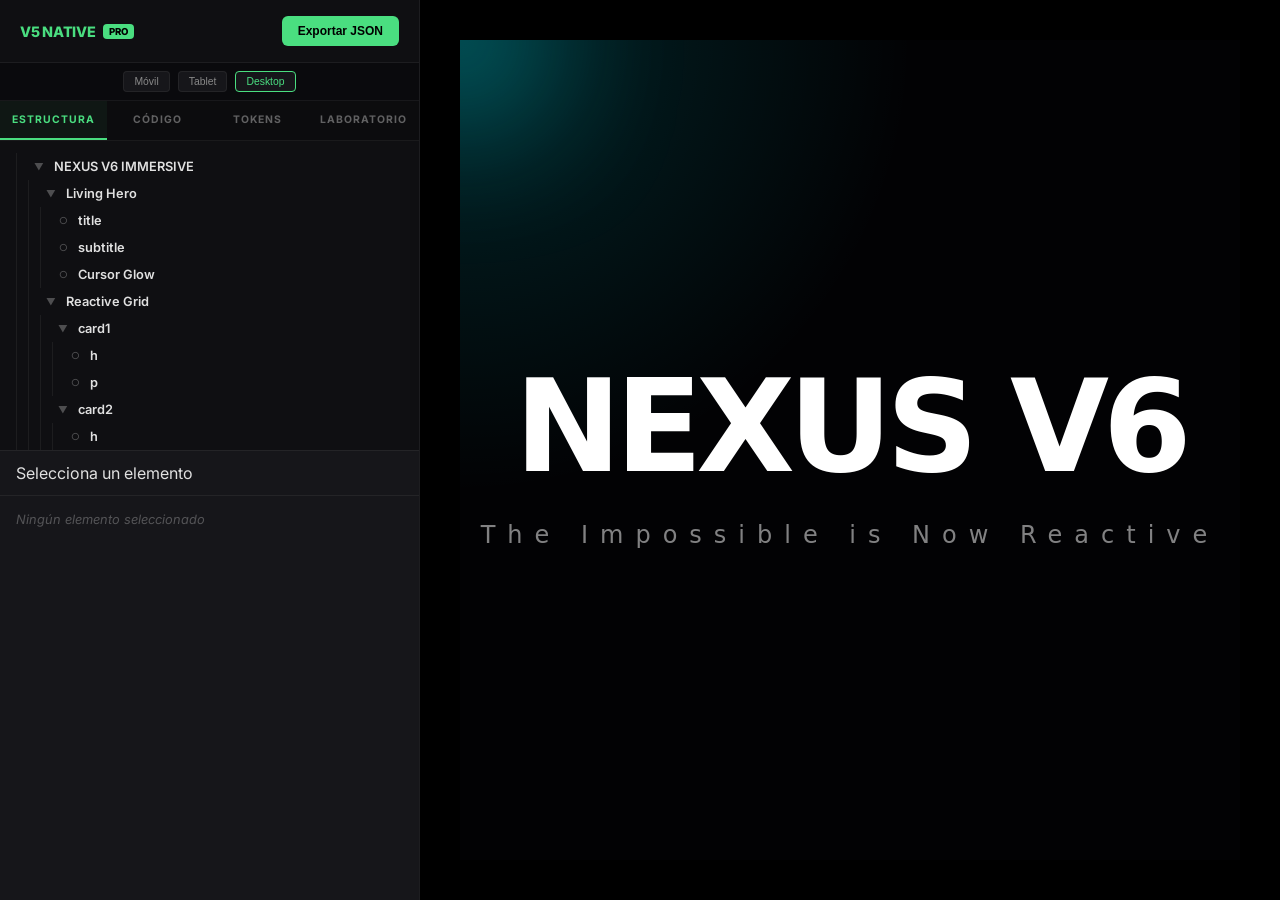
==== editor.html @ 998bf958 "feat: Nexus V6 - The Reactive Design Transcriptor Elevated the engine to a living design ecosystem w" ====
<!DOCTYPE html>
<html lang="es">
<head>
    <meta charset="UTF-8">
    <meta name="viewport" content="width=device-width, initial-scale=1.0">
    <title>V5 PRO IDE NATIVE</title>
    <link href="https://fonts.googleapis.com/css2?family=Inter:wght@400;500;600;700;800&family=JetBrains+Mono&display=swap" rel="stylesheet">
    <style>
        :root {
            --bg: #050505;
            --sidebar: #0f0f12;
            --panel: #16161a;
            --accent: #4ade80;
            --border: rgba(255,255,255,0.06);
            --text: #e0e0e0;
            --text-dim: #888;
        }

        * { box-sizing: border-box; margin: 0; padding: 0; }
        body {
            font-family: 'Inter', system-ui, sans-serif;
            background: var(--bg);
            color: var(--text);
            display: flex;
            height: 100vh;
            overflow: hidden;
        }

        /* ─── Sidebar ─── */
        .sidebar {
            width: 420px;
            min-width: 420px;
            background: var(--sidebar);
            border-right: 1px solid var(--border);
            display: flex;
            flex-direction: column;
            height: 100vh;
            z-index: 10;
        }

        .sidebar-header {
            padding: 16px 20px;
            border-bottom: 1px solid var(--border);
            display: flex;
            justify-content: space-between;
            align-items: center;
        }

        .sidebar-header h1 {
            font-size: 0.9rem;
            font-weight: 800;
            color: var(--accent);
            letter-spacing: -0.02em;
            display: flex;
            align-items: center;
            gap: 8px;
        }
        .sidebar-header h1 span {
            background: var(--accent);
            color: #000;
            font-size: 0.6rem;
            padding: 2px 6px;
            border-radius: 4px;
        }

        .btn-primary {
            background: var(--accent);
            color: #000;
            border: none;
            padding: 8px 16px;
            border-radius: 6px;
            cursor: pointer;
            font-size: 0.75rem;
            font-weight: 700;
            transition: transform 0.1s, opacity 0.2s;
        }
        .btn-primary:hover { opacity: 0.9; transform: translateY(-1px); }

        /* ─── Viewport Controls ─── */
        .viewport-controls {
            padding: 8px;
            display: flex;
            justify-content: center;
            gap: 8px;
            background: rgba(0,0,0,0.3);
            border-bottom: 1px solid var(--border);
        }
        .vp-btn {
            background: var(--panel);
            border: 1px solid var(--border);
            color: var(--text-dim);
            padding: 4px 10px;
            border-radius: 4px;
            font-size: 0.65rem;
            cursor: pointer;
            transition: all 0.2s;
        }
        .vp-btn:hover, .vp-btn.active { border-color: var(--accent); color: var(--accent); }

        /* ─── Tabs ─── */
        .tabs {
            display: flex;
            background: rgba(0,0,0,0.2);
            border-bottom: 1px solid var(--border);
        }
        .tab {
            flex: 1;
            padding: 12px;
            font-size: 0.65rem;
            text-align: center;
            cursor: pointer;
            opacity: 0.4;
            transition: all 0.2s;
            text-transform: uppercase;
            letter-spacing: 0.1em;
            font-weight: 700;
            border-bottom: 2px solid transparent;
        }
        .tab.active {
            opacity: 1;
            color: var(--accent);
            border-bottom-color: var(--accent);
            background: rgba(74, 222, 128, 0.05);
        }

        .main-content {
            flex: 1;
            display: flex;
            flex-direction: column;
            overflow: hidden;
        }

        #json-editor {
            flex: 1;
            width: 100%;
            background: #08080a;
            color: var(--accent);
            border: none;
            padding: 24px;
            font-family: 'JetBrains Mono', monospace;
            font-size: 0.8rem;
            line-height: 1.6;
            resize: none;
            outline: none;
        }

        .tree-panel {
            flex: 1;
            overflow-y: auto;
            padding: 12px;
        }

        /* ─── Properties Panel ─── */
        .props-panel {
            height: 50%;
            border-top: 1px solid var(--border);
            background: var(--panel);
            display: flex;
            flex-direction: column;
        }

        .props-header-main {
            padding: 12px 16px;
            border-bottom: 1px solid var(--border);
            display: flex;
            justify-content: space-between;
            align-items: center;
        }

        .state-selector {
            display: flex;
            gap: 4px;
        }
        .state-btn {
            background: rgba(255,255,255,0.05);
            border: 1px solid transparent;
            color: var(--text-dim);
            padding: 2px 8px;
            border-radius: 4px;
            font-size: 0.6rem;
            cursor: pointer;
            text-transform: uppercase;
        }
        .state-btn.active { border-color: var(--accent); color: var(--accent); }

        .props-content {
            flex: 1;
            overflow-y: auto;
            padding: 16px;
        }

        /* ─── Prop Rows ─── */
        .prop-group { margin-bottom: 20px; }
        .prop-group-title {
            font-size: 0.6rem;
            font-weight: 800;
            color: var(--text-dim);
            text-transform: uppercase;
            letter-spacing: 0.1em;
            margin-bottom: 10px;
            display: flex;
            align-items: center;
            gap: 8px;
        }
        .prop-group-title::after { content: ''; flex: 1; height: 1px; background: var(--border); }

        .prop-row {
            display: flex;
            align-items: center;
            gap: 12px;
            margin-bottom: 8px;
        }
        .prop-key {
            font-size: 0.7rem;
            color: var(--text-dim);
            width: 130px;
            flex-shrink: 0;
            font-family: 'JetBrains Mono', monospace;
        }
        .prop-input-wrap {
            flex: 1;
            display: flex;
            align-items: center;
            gap: 8px;
        }
        .input-base {
            background: rgba(0,0,0,0.3);
            border: 1px solid var(--border);
            border-radius: 4px;
            color: var(--text);
            padding: 6px 10px;
            font-size: 0.75rem;
            width: 100%;
            outline: none;
        }
        .input-base:focus { border-color: var(--accent); }

        /* ─── Tree Nodes ─── */
        .tree-node { margin-left: 12px; position: relative; }
        .tree-node::before {
            content: '';
            position: absolute;
            left: -8px; top: 0; bottom: 0;
            width: 1px; background: var(--border);
        }
        .tree-label {
            display: flex;
            align-items: center;
            padding: 6px 8px;
            cursor: pointer;
            border-radius: 4px;
            font-size: 0.8rem;
            transition: all 0.2s;
            gap: 8px;
        }
        .tree-label:hover { background: rgba(255,255,255,0.03); }
        .tree-label.selected { background: rgba(74, 222, 128, 0.1); color: var(--accent); }
        .tree-icon { font-size: 0.6rem; opacity: 0.3; width: 14px; text-align: center; }

        /* ─── Preview ─── */
        .preview-area {
            flex: 1;
            background: #000;
            display: flex;
            align-items: center;
            justify-content: center;
            padding: 40px;
            overflow: auto;
        }
        .preview-container {
            background: #fff;
            box-shadow: 0 30px 60px rgba(0,0,0,0.5);
            transition: all 0.4s cubic-bezier(0.165, 0.84, 0.44, 1);
            position: relative;
        }
        .preview-container iframe { width: 100%; height: 100%; border: none; display: block; }

        /* ─── Catalog ─── */
        .catalog-overlay {
            position: fixed;
            top: 0; left: 0; right: 0; bottom: 0;
            background: rgba(0,0,0,0.8);
            backdrop-filter: blur(4px);
            z-index: 100;
            display: none;
            align-items: center;
            justify-content: center;
        }
        .catalog-modal {
            width: 600px;
            max-height: 80vh;
            background: var(--panel);
            border: 1px solid var(--border);
            border-radius: 12px;
            display: flex;
            flex-direction: column;
            overflow: hidden;
        }
        .catalog-search {
            padding: 20px;
            background: rgba(0,0,0,0.2);
            border-bottom: 1px solid var(--border);
        }
        .catalog-list {
            flex: 1;
            overflow-y: auto;
            padding: 20px;
        }
        .catalog-item {
            display: flex;
            justify-content: space-between;
            padding: 10px;
            cursor: pointer;
            border-radius: 6px;
        }
        .catalog-item:hover { background: rgba(255,255,255,0.05); }

        /* Scrollbar */
        ::-webkit-scrollbar { width: 4px; }
        ::-webkit-scrollbar-track { background: transparent; }
        ::-webkit-scrollbar-thumb { background: var(--border); border-radius: 2px; }
    </style>
</head>
<body>
    <div class="sidebar">
        <div class="sidebar-header">
            <h1>V5 NATIVE <span>PRO</span></h1>
            <button class="btn-primary" id="btnSave">Exportar JSON</button>
        </div>

        <div class="viewport-controls">
            <button class="vp-btn" data-width="375" data-height="667">Móvil</button>
            <button class="vp-btn" data-width="768" data-height="1024">Tablet</button>
            <button class="vp-btn active" data-width="100" data-height="100" data-full="true">Desktop</button>
        </div>

        <div class="tabs">
            <div class="tab active" data-tab="visual">Estructura</div>
            <div class="tab" data-tab="json">Código</div>
            <div class="tab" data-tab="tokens">Tokens</div>
            <div class="tab" data-tab="lab">Laboratorio</div>
        </div>

        <div class="main-content">
            <div id="visual-tab" class="tree-panel">
                <div id="tree"></div>
            </div>
            <textarea id="json-editor" style="display:none" spellcheck="false"></textarea>
            <div id="tokens-tab" class="tree-panel" style="display:none">
                <div id="tokens-tree"></div>
            </div>
            <div id="lab-tab" class="tree-panel" style="display:none">
                <div class="prop-group">
                    <div class="prop-group-title">Environmental Variables</div>
                    <div style="font-size: 0.7rem; opacity: 0.6; line-height: 1.6; padding: 10px;">
                        Usa estas variables en cualquier campo:<br>
                        <code style="color: var(--accent)">var(--nexus-time)</code><br>
                        <code style="color: var(--accent)">var(--nexus-scroll)</code><br>
                        <code style="color: var(--accent)">var(--nexus-mouse-x)</code><br>
                        <code style="color: var(--accent)">var(--nexus-mouse-y)</code>
                    </div>
                </div>
                <div class="prop-group">
                    <div class="prop-group-title">Component Seeds</div>
                    <div id="seed-list" style="display: grid; grid-template-columns: 1fr 1fr; gap: 8px; padding: 10px;">
                        <button class="vp-btn" onclick="applySeed('glass')">Glassmorphism</button>
                        <button class="vp-btn" onclick="applySeed('neo')">Neumorphism</button>
                        <button class="vp-btn" onclick="applySeed('cyber')">Cyberpunk</button>
                    </div>
                </div>
            </div>
        </div>

        <div class="props-panel" id="props-panel">
            <div class="props-header-main">
                <div class="props-title" id="selected-name">Selecciona un elemento</div>
                <div class="state-selector" id="state-selector" style="display:none">
                    <button class="state-btn active" data-state="base">Base</button>
                    <button class="state-btn" data-state="hover">Hover</button>
                    <button class="state-btn" data-state="active">Active</button>
                    <button class="state-btn" data-state="responsive">Resp</button>
                </div>
            </div>
            <div id="responsive-bp-selector" style="display:none; padding: 8px 16px; border-bottom: 1px solid var(--border); background: rgba(74, 222, 128, 0.05); gap: 8px; align-items: center;">
                <span style="font-size: 0.6rem; color: var(--text-dim); text-transform: uppercase;">Breakpoint:</span>
                <select id="bp-select" class="input-base" style="padding: 2px 6px; width: auto; font-size: 0.65rem;">
                    <option value="0">0px (Mobile)</option>
                    <option value="768">768px (Tablet)</option>
                    <option value="1024">1024px (Desktop)</option>
                </select>
            </div>
            <div class="props-content" id="props-content">
                <div style="opacity:0.3; font-style:italic; font-size:0.8rem">Ningún elemento seleccionado</div>
            </div>
        </div>
    </div>

    <div class="preview-area">
        <div class="preview-container" id="preview-container" style="width:100%; height:100%">
            <iframe id="preview" src="index.html"></iframe>
        </div>
    </div>

    <div class="catalog-overlay" id="catalog-overlay">
        <div class="catalog-modal">
            <div class="catalog-search">
                <input type="text" class="input-base" id="catalog-search-input" placeholder="Buscar propiedad nativa (ej: backdrop-filter, grid-template-columns)...">
            </div>
            <div class="catalog-list" id="catalog-list"></div>
        </div>
    </div>

    <script>
        let contentData = null;
        let selectedPath = null;
        let currentEditingState = 'base';
        let currentBreakpoint = '0';

        const RESERVED = { nombre: 1, hover: 1, active: 1, responsive: 1, variables: 1, texto: 1, tagName: 1, animations: 1 };

        // Professional Native CSS Property Groups
        const NATIVE_GROUPS = {
            'Identidad': ['nombre', 'tagName', 'texto'],
            'Layout (Flex/Grid)': ['display', 'flex-direction', 'justify-content', 'align-items', 'flex-wrap', 'gap', 'grid-template-columns', 'grid-template-rows', 'align-self', 'justify-self', 'flex-grow', 'flex-shrink'],
            'Dimensiones': ['width', 'height', 'min-width', 'max-width', 'min-height', 'max-height', 'padding', 'margin', 'box-sizing'],
            'Tipografía': ['font-family', 'font-size', 'font-weight', 'line-height', 'color', 'text-align', 'letter-spacing', 'text-transform', 'text-decoration'],
            'Efectos': ['background', 'border', 'border-radius', 'box-shadow', 'opacity', 'transition', 'transform', 'filter', 'backdrop-filter', 'overflow', 'z-index', 'cursor']
        };

        async function init() {
            const res = await fetch('content.json');
            contentData = await res.json();
            renderTree();
            renderTokens();
            updateJsonEditor();
            sendToPreview();
        }

        function sendToPreview() {
            const iframe = document.getElementById('preview');
            iframe.contentWindow.postMessage({ type: 'update-content', content: contentData }, '*');
        }

        function updateJsonEditor() {
            document.getElementById('json-editor').value = JSON.stringify(contentData, null, 4);
        }

        function renderTree() {
            const tree = document.getElementById('tree');
            tree.innerHTML = '';
            tree.appendChild(buildNode(contentData, '', 'pagina'));
        }

        function buildNode(obj, path, key) {
            const container = document.createElement('div');
            container.className = 'tree-node';
            const label = document.createElement('div');
            label.className = 'tree-label' + (path === selectedPath ? ' selected' : '');

            // Nodes can have a "nombre" property for better display, or use the key
            const displayName = obj.nombre || key;

            const children = [];
            for (const k in obj) {
                if (typeof obj[k] === 'object' && obj[k] !== null && !RESERVED[k]) {
                    children.push(k);
                }
            }

            label.innerHTML = `
                <span class="tree-icon">${children.length ? '▼' : '○'}</span>
                <span style="font-weight:600">${displayName}</span>
            `;

            label.onclick = (e) => {
                e.stopPropagation();
                selectedPath = path;
                renderTree();
                renderProperties(obj, path);
            };

            container.appendChild(label);
            children.forEach(k => {
                const childPath = path === '' ? k : `${path}.${k}`;
                container.appendChild(buildNode(obj[k], childPath, k));
            });
            return container;
        }

        function renderProperties(obj, path) {
            const container = document.getElementById('props-content');
            const stateSelector = document.getElementById('state-selector');
            const bpSelector = document.getElementById('responsive-bp-selector');
            const nameLabel = document.getElementById('selected-name');
            container.innerHTML = '';
            stateSelector.style.display = 'flex';
            bpSelector.style.display = currentEditingState === 'responsive' ? 'flex' : 'none';
            nameLabel.textContent = obj.nombre || path.split('.').pop();

            let target;
            if (currentEditingState === 'base') {
                target = obj;
            } else if (currentEditingState === 'responsive') {
                if (!obj.responsive) obj.responsive = {};
                if (!obj.responsive[currentBreakpoint]) obj.responsive[currentBreakpoint] = {};
                target = obj.responsive[currentBreakpoint];
            } else {
                target = obj[currentEditingState] || {};
            }

            for (const groupName in NATIVE_GROUPS) {
                const groupDiv = document.createElement('div');
                groupDiv.className = 'prop-group';
                groupDiv.innerHTML = `<div class="prop-group-title">${groupName}</div>`;
                let hasProps = false;

                NATIVE_GROUPS[groupName].forEach(key => {
                    const val = target[key] || (currentEditingState === 'base' ? obj[key] : '');
                    if (val !== undefined || groupName === 'Identidad') {
                        hasProps = true;
                        const row = document.createElement('div');
                        row.className = 'prop-row';
                        row.innerHTML = `
                            <div class="prop-key">${key}</div>
                            <div class="prop-input-wrap">
                                <input class="input-base" value="${val || ''}" data-key="${key}">
                                ${key !== 'nombre' && key !== 'tagName' ? '<span class="delete-prop" style="cursor:pointer; opacity:0.3">✕</span>' : ''}
                            </div>
                        `;
                        const input = row.querySelector('input');
                        input.oninput = () => {
                            if (currentEditingState !== 'base' && !obj[currentEditingState]) obj[currentEditingState] = {};
                            const editTarget = currentEditingState === 'base' ? obj : obj[currentEditingState];
                            editTarget[key] = input.value;
                            sendToPreview();
                        };
                        const del = row.querySelector('.delete-prop');
                        if (del) del.onclick = () => { delete target[key]; renderProperties(obj, path); sendToPreview(); };
                        groupDiv.appendChild(row);
                    }
                });
                if (hasProps) container.appendChild(groupDiv);
            }

            // Button to add any native property
            const addPropBtn = document.createElement('button');
            addPropBtn.className = 'btn-primary';
            addPropBtn.style.width = '100%';
            addPropBtn.textContent = '+ Agregar Propiedad Nativa';
            addPropBtn.onclick = () => {
                const prop = prompt('Nombre de la propiedad CSS (ej: background-image, border-inline):');
                if (prop) {
                    const editTarget = currentEditingState === 'base' ? obj : (obj[currentEditingState] || (obj[currentEditingState] = {}));
                    editTarget[prop] = '';
                    renderProperties(obj, path);
                }
            };
            container.appendChild(addPropBtn);

            const addNodeBtn = document.createElement('button');
            addNodeBtn.className = 'btn-primary';
            addNodeBtn.style.width = '100%';
            addNodeBtn.style.marginTop = '10px';
            addNodeBtn.style.background = 'transparent';
            addNodeBtn.style.border = '1px solid var(--accent)';
            addNodeBtn.style.color = 'var(--accent)';
            addNodeBtn.textContent = '+ Nuevo Hijo (DOM)';
            addNodeBtn.onclick = () => {
                const name = prompt('Nombre de la clave JSON:');
                if (name) { obj[name] = { nombre: name }; renderTree(); sendToPreview(); }
            };
            container.appendChild(addNodeBtn);

            // Seed Selector for property panel
            const seedDiv = document.createElement('div');
            seedDiv.className = 'prop-group';
            seedDiv.innerHTML = `<div class="prop-group-title">Aply Design Seed</div>`;
            const seedSelect = document.createElement('select');
            seedSelect.className = 'input-base';
            seedSelect.innerHTML = `
                <option value="">None</option>
                <option value="glass" ${obj._seed === 'glass' ? 'selected' : ''}>Glassmorphism</option>
                <option value="neo" ${obj._seed === 'neo' ? 'selected' : ''}>Neumorphism</option>
                <option value="cyber" ${obj._seed === 'cyber' ? 'selected' : ''}>Cyberpunk</option>
            `;
            seedSelect.onchange = () => {
                obj._seed = seedSelect.value;
                if (!obj._seed) delete obj._seed;
                renderProperties(obj, path);
                sendToPreview();
            };
            seedDiv.appendChild(seedSelect);
            container.appendChild(seedDiv);
        }

        function renderTokens() {
            const container = document.getElementById('tokens-tree');
            container.innerHTML = '';
            const vars = contentData.variables || {};
            for (const cat in vars) {
                const group = document.createElement('div');
                group.className = 'prop-group';
                group.innerHTML = `<div class="prop-group-title">${cat}</div>`;
                for (const key in vars[cat]) {
                    const row = document.createElement('div');
                    row.className = 'prop-row';
                    row.innerHTML = `<div class="prop-key">${key}</div><input class="input-base" value="${vars[cat][key]}">`;
                    row.querySelector('input').oninput = (e) => { vars[cat][key] = e.target.value; sendToPreview(); };
                    group.appendChild(row);
                }
                container.appendChild(group);
            }
        }

        // Event Handlers
        document.querySelectorAll('.tab').forEach(t => {
            t.onclick = () => {
                document.querySelectorAll('.tab, .main-content > div, #json-editor').forEach(el => {
                    if (el.tagName === 'DIV' || el.tagName === 'TEXTAREA') el.style.display = 'none';
                    else el.classList.remove('active');
                });
                t.classList.add('active');
                document.getElementById(`${t.dataset.tab}-tab`)?.style.setProperty('display', 'flex');
                if (t.dataset.tab === 'json') {
                    const editor = document.getElementById('json-editor');
                    editor.style.display = 'block';
                    updateJsonEditor();
                }
                if (t.dataset.tab === 'visual') document.getElementById('visual-tab').style.display = 'flex';
            };
        });

        document.querySelectorAll('.vp-btn').forEach(btn => {
            btn.onclick = () => {
                document.querySelectorAll('.vp-btn').forEach(b => b.classList.remove('active'));
                btn.classList.add('active');
                const container = document.getElementById('preview-container');
                if (btn.dataset.full) { container.style.width = '100%'; container.style.height = '100%'; }
                else { container.style.width = btn.dataset.width + 'px'; container.style.height = btn.dataset.height + 'px'; }
            };
        });

        document.querySelectorAll('.state-btn').forEach(btn => {
            btn.onclick = () => {
                document.querySelectorAll('.state-btn').forEach(b => b.classList.remove('active'));
                btn.classList.add('active');
                currentEditingState = btn.dataset.state;
                const obj = getObjPath(contentData, selectedPath);
                if (obj) renderProperties(obj, selectedPath);
            };
        });

        document.getElementById('bp-select').onchange = (e) => {
            currentBreakpoint = e.target.value;
            const obj = getObjPath(contentData, selectedPath);
            if (obj) renderProperties(obj, selectedPath);
        };

        function applySeed(seed) {
            if (!selectedPath) return alert('Selecciona un nodo primero');
            const obj = getObjPath(contentData, selectedPath);
            obj._seed = seed;
            renderProperties(obj, selectedPath);
            sendToPreview();
        }

        function getObjPath(obj, path) {
            if (!path) return obj;
            return path.split('.').reduce((o, i) => o[i], obj);
        }

        document.getElementById('json-editor').oninput = (e) => {
            try {
                contentData = JSON.parse(e.target.value);
                sendToPreview();
                renderTree();
                renderTokens();
            } catch(err) {}
        };

        document.getElementById('btnSave').onclick = () => {
            const blob = new Blob([JSON.stringify(contentData, null, 4)], { type: 'application/json' });
            const url = URL.createObjectURL(blob);
            const a = document.createElement('a');
            a.href = url;
            a.download = 'content.json';
            a.click();
        };

        init();
    </script>
</body>
</html>
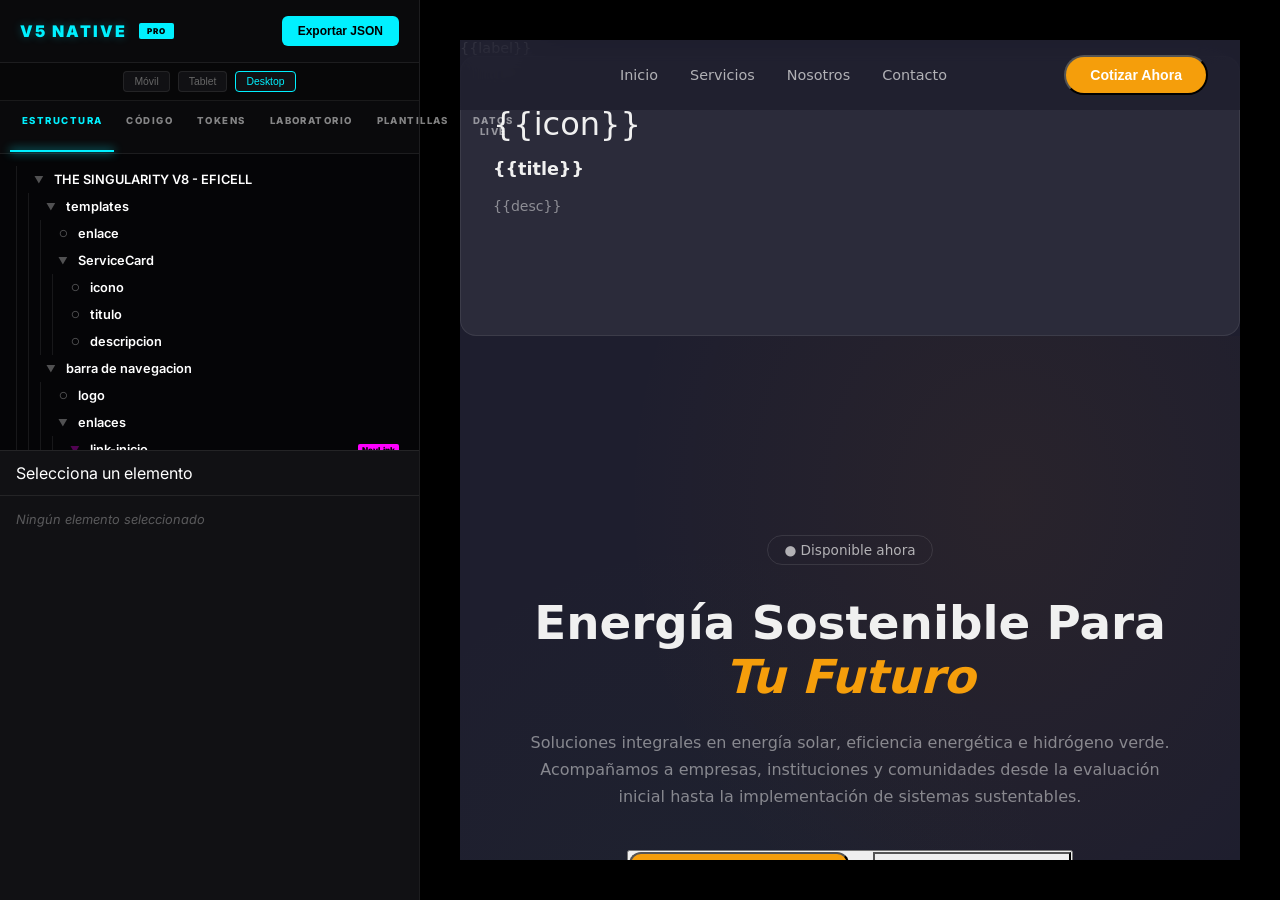
==== commit 33251dcb: "Implement Singularity V8 Engine and Workbench IDE Co-authored-by: gabqc77s-spec <228850938+gabqc77s-" ====
--- a/editor.html
+++ b/editor.html
@@ -7,13 +7,15 @@
     <link href="https://fonts.googleapis.com/css2?family=Inter:wght@400;500;600;700;800&family=JetBrains+Mono&display=swap" rel="stylesheet">
     <style>
         :root {
-            --bg: #050505;
-            --sidebar: #0f0f12;
-            --panel: #16161a;
-            --accent: #4ade80;
-            --border: rgba(255,255,255,0.06);
-            --text: #e0e0e0;
-            --text-dim: #888;
+            --bg: #020203;
+            --sidebar: #0a0a0c;
+            --panel: #111114;
+            --accent: #00f0ff;
+            --accent-glow: rgba(0, 240, 255, 0.3);
+            --border: rgba(255,255,255,0.08);
+            --text: #ffffff;
+            --text-dim: #666;
+            --glass: rgba(255,255,255,0.02);
         }
 
         * { box-sizing: border-box; margin: 0; padding: 0; }
@@ -47,20 +49,23 @@
         }
 
         .sidebar-header h1 {
-            font-size: 0.9rem;
-            font-weight: 800;
+            font-size: 1rem;
+            font-weight: 900;
             color: var(--accent);
-            letter-spacing: -0.02em;
+            letter-spacing: 2px;
             display: flex;
             align-items: center;
-            gap: 8px;
+            gap: 12px;
+            text-shadow: 0 0 10px var(--accent-glow);
         }
         .sidebar-header h1 span {
             background: var(--accent);
             color: #000;
-            font-size: 0.6rem;
-            padding: 2px 6px;
-            border-radius: 4px;
+            font-size: 0.5rem;
+            padding: 3px 8px;
+            border-radius: 2px;
+            text-shadow: none;
+            letter-spacing: 1px;
         }
 
         .btn-primary {
@@ -100,27 +105,34 @@
         /* ─── Tabs ─── */
         .tabs {
             display: flex;
-            background: rgba(0,0,0,0.2);
+            background: var(--sidebar);
             border-bottom: 1px solid var(--border);
+            padding: 0 10px;
         }
         .tab {
-            flex: 1;
-            padding: 12px;
-            font-size: 0.65rem;
+            padding: 14px 12px;
+            font-size: 0.6rem;
             text-align: center;
             cursor: pointer;
-            opacity: 0.4;
-            transition: all 0.2s;
+            opacity: 0.5;
+            transition: all 0.3s cubic-bezier(0.4, 0, 0.2, 1);
             text-transform: uppercase;
-            letter-spacing: 0.1em;
-            font-weight: 700;
+            letter-spacing: 0.15em;
+            font-weight: 800;
             border-bottom: 2px solid transparent;
+            position: relative;
         }
         .tab.active {
             opacity: 1;
             color: var(--accent);
-            border-bottom-color: var(--accent);
-            background: rgba(74, 222, 128, 0.05);
+        }
+        .tab.active::after {
+            content: '';
+            position: absolute;
+            bottom: -1px; left: 0; right: 0;
+            height: 2px;
+            background: var(--accent);
+            box-shadow: 0 0 10px var(--accent);
         }
 
         .main-content {
@@ -128,17 +140,18 @@
             display: flex;
             flex-direction: column;
             overflow: hidden;
+            background: #050507;
         }
 
         #json-editor {
             flex: 1;
             width: 100%;
             background: #08080a;
-            color: var(--accent);
+            color: #4ade80;
             border: none;
             padding: 24px;
             font-family: 'JetBrains Mono', monospace;
-            font-size: 0.8rem;
+            font-size: 0.7rem;
             line-height: 1.6;
             resize: none;
             outline: none;
@@ -211,11 +224,14 @@
             margin-bottom: 8px;
         }
         .prop-key {
-            font-size: 0.7rem;
+            font-size: 0.65rem;
             color: var(--text-dim);
-            width: 130px;
+            width: 120px;
             flex-shrink: 0;
             font-family: 'JetBrains Mono', monospace;
+            white-space: nowrap;
+            overflow: hidden;
+            text-overflow: ellipsis;
         }
         .prop-input-wrap {
             flex: 1;
@@ -224,16 +240,18 @@
             gap: 8px;
         }
         .input-base {
-            background: rgba(0,0,0,0.3);
+            background: rgba(255,255,255,0.03);
             border: 1px solid var(--border);
             border-radius: 4px;
             color: var(--text);
-            padding: 6px 10px;
+            padding: 8px 12px;
             font-size: 0.75rem;
             width: 100%;
             outline: none;
-        }
-        .input-base:focus { border-color: var(--accent); }
+            transition: all 0.2s;
+        }
+        .input-base:hover { background: rgba(255,255,255,0.05); }
+        .input-base:focus { border-color: var(--accent); background: rgba(0, 240, 255, 0.05); }
 
         /* ─── Tree Nodes ─── */
         .tree-node { margin-left: 12px; position: relative; }
@@ -254,7 +272,11 @@
             gap: 8px;
         }
         .tree-label:hover { background: rgba(255,255,255,0.03); }
-        .tree-label.selected { background: rgba(74, 222, 128, 0.1); color: var(--accent); }
+        .tree-label.selected {
+            background: rgba(0, 240, 255, 0.1);
+            color: var(--accent);
+            box-shadow: inset 2px 0 0 var(--accent);
+        }
         .tree-icon { font-size: 0.6rem; opacity: 0.3; width: 14px; text-align: center; }
 
         /* ─── Preview ─── */
@@ -268,7 +290,7 @@
             overflow: auto;
         }
         .preview-container {
-            background: #fff;
+            background: #000;
             box-shadow: 0 30px 60px rgba(0,0,0,0.5);
             transition: all 0.4s cubic-bezier(0.165, 0.84, 0.44, 1);
             position: relative;
@@ -339,6 +361,8 @@
             <div class="tab" data-tab="json">Código</div>
             <div class="tab" data-tab="tokens">Tokens</div>
             <div class="tab" data-tab="lab">Laboratorio</div>
+            <div class="tab" data-tab="templates">Plantillas</div>
+            <div class="tab" data-tab="data">Datos Live</div>
         </div>
 
         <div class="main-content">
@@ -349,15 +373,30 @@
             <div id="tokens-tab" class="tree-panel" style="display:none">
                 <div id="tokens-tree"></div>
             </div>
+            <div id="templates-tab" class="tree-panel" style="display:none">
+                <div id="templates-tree"></div>
+            </div>
+            <div id="data-tab" class="tree-panel" style="display:none">
+                <div class="prop-group">
+                    <div class="prop-group-title">External Data Cache</div>
+                    <pre id="data-inspector" style="font-size: 0.6rem; color: var(--accent); padding: 10px; overflow: auto; max-height: 400px;"></pre>
+                </div>
+            </div>
             <div id="lab-tab" class="tree-panel" style="display:none">
                 <div class="prop-group">
-                    <div class="prop-group-title">Environmental Variables</div>
-                    <div style="font-size: 0.7rem; opacity: 0.6; line-height: 1.6; padding: 10px;">
-                        Usa estas variables en cualquier campo:<br>
-                        <code style="color: var(--accent)">var(--nexus-time)</code><br>
-                        <code style="color: var(--accent)">var(--nexus-scroll)</code><br>
-                        <code style="color: var(--accent)">var(--nexus-mouse-x)</code><br>
-                        <code style="color: var(--accent)">var(--nexus-mouse-y)</code>
+                    <div class="prop-group-title">Environmental State</div>
+                    <div style="font-size: 0.7rem; line-height: 1.6; padding: 10px;">
+                        <div style="display: flex; justify-content: space-between; margin-bottom: 4px;">
+                            <span>Time</span>
+                            <code style="color: var(--accent)" id="env-time">0.0s</code>
+                        </div>
+                        <div style="display: flex; justify-content: space-between; margin-bottom: 4px;">
+                            <span>Scroll</span>
+                            <code style="color: var(--accent)" id="env-scroll">0px</code>
+                        </div>
+                        <div style="font-size: 0.6rem; margin-top: 12px; color: var(--text-dim);">
+                            TIP: Use <code style="color:var(--accent)">math()</code> or <code style="color:var(--accent)">$variables</code> for dynamic values.
+                        </div>
                     </div>
                 </div>
                 <div class="prop-group">
@@ -428,10 +467,15 @@
         };
 
         async function init() {
-            const res = await fetch('content.json');
-            contentData = await res.json();
+            if (!contentData) {
+                try {
+                    const res = await fetch('content.json');
+                    if (res.ok) contentData = await res.json();
+                } catch(e) {}
+            }
             renderTree();
             renderTokens();
+            renderTemplates();
             updateJsonEditor();
             sendToPreview();
         }
@@ -440,6 +484,21 @@
             const iframe = document.getElementById('preview');
             iframe.contentWindow.postMessage({ type: 'update-content', content: contentData }, '*');
         }
+
+        window.addEventListener('message', (e) => {
+            if (e.data.type === 'sync-data') {
+                document.getElementById('data-inspector').textContent = JSON.stringify(e.data.data.state.variables, null, 2);
+                document.getElementById('env-time').textContent = e.data.data.state.time?.toFixed(1) + 's' || '0s';
+                document.getElementById('env-scroll').textContent = e.data.data.state.scroll + 'px' || '0px';
+            }
+            if (e.data.type === 'select-node') {
+                selectedPath = e.data.path.replace(/^pagina\./, '').replace(/^pagina$/, '');
+                if (selectedPath === 'pagina') selectedPath = '';
+                renderTree();
+                const obj = getObjPath(contentData, selectedPath);
+                renderProperties(obj, selectedPath);
+            }
+        });
 
         function updateJsonEditor() {
             document.getElementById('json-editor').value = JSON.stringify(contentData, null, 4);
@@ -452,13 +511,14 @@
         }
 
         function buildNode(obj, path, key) {
+            if (!obj) return document.createElement('div');
             const container = document.createElement('div');
             container.className = 'tree-node';
             const label = document.createElement('div');
             label.className = 'tree-label' + (path === selectedPath ? ' selected' : '');
 
-            // Nodes can have a "nombre" property for better display, or use the key
-            const displayName = obj.nombre || key;
+            const isTemplate = obj && obj._template ? true : false;
+            const displayName = (obj && obj.nombre) || key;
 
             const children = [];
             for (const k in obj) {
@@ -468,8 +528,9 @@
             }
 
             label.innerHTML = `
-                <span class="tree-icon">${children.length ? '▼' : '○'}</span>
+                <span class="tree-icon" style="color:${isTemplate ? '#ff00ff' : 'inherit'}">${children.length ? '▼' : '○'}</span>
                 <span style="font-weight:600">${displayName}</span>
+                ${isTemplate ? `<span style="font-size:0.5rem; background:#ff00ff; color:#000; padding:1px 4px; border-radius:2px; margin-left:auto; font-weight:900">${obj._template}</span>` : ''}
             `;
 
             label.onclick = (e) => {
@@ -493,9 +554,30 @@
             const bpSelector = document.getElementById('responsive-bp-selector');
             const nameLabel = document.getElementById('selected-name');
             container.innerHTML = '';
+
+            if (!obj) {
+                container.innerHTML = '<div style="opacity:0.3; font-style:italic; font-size:0.8rem">Ningún elemento seleccionado</div>';
+                stateSelector.style.display = 'none';
+                nameLabel.textContent = 'Selecciona un elemento';
+                return;
+            }
+
             stateSelector.style.display = 'flex';
             bpSelector.style.display = currentEditingState === 'responsive' ? 'flex' : 'none';
             nameLabel.textContent = obj.nombre || path.split('.').pop();
+
+            // Handle Template Reference
+            if (obj._template) {
+                const info = document.createElement('div');
+                info.style.padding = '8px 12px';
+                info.style.marginBottom = '12px';
+                info.style.background = 'rgba(255, 0, 255, 0.1)';
+                info.style.border = '1px solid rgba(255, 0, 255, 0.2)';
+                info.style.borderRadius = '4px';
+                info.style.fontSize = '0.65rem';
+                info.innerHTML = `<span style="color:#ff00ff">◆ INSTANCIA DE:</span> ${obj._template}`;
+                container.appendChild(info);
+            }
 
             let target;
             if (currentEditingState === 'base') {
@@ -543,33 +625,38 @@
             }
 
             // Button to add any native property
+            const actionsGrid = document.createElement('div');
+            actionsGrid.style.display = 'grid';
+            actionsGrid.style.gridTemplateColumns = '1fr 1fr';
+            actionsGrid.style.gap = '8px';
+            actionsGrid.style.marginTop = '20px';
+
             const addPropBtn = document.createElement('button');
             addPropBtn.className = 'btn-primary';
-            addPropBtn.style.width = '100%';
-            addPropBtn.textContent = '+ Agregar Propiedad Nativa';
+            addPropBtn.textContent = '+ Propiedad';
             addPropBtn.onclick = () => {
-                const prop = prompt('Nombre de la propiedad CSS (ej: background-image, border-inline):');
+                const prop = prompt('Nombre de la propiedad CSS:');
                 if (prop) {
                     const editTarget = currentEditingState === 'base' ? obj : (obj[currentEditingState] || (obj[currentEditingState] = {}));
                     editTarget[prop] = '';
                     renderProperties(obj, path);
                 }
             };
-            container.appendChild(addPropBtn);
+            actionsGrid.appendChild(addPropBtn);
 
             const addNodeBtn = document.createElement('button');
             addNodeBtn.className = 'btn-primary';
-            addNodeBtn.style.width = '100%';
-            addNodeBtn.style.marginTop = '10px';
             addNodeBtn.style.background = 'transparent';
             addNodeBtn.style.border = '1px solid var(--accent)';
             addNodeBtn.style.color = 'var(--accent)';
-            addNodeBtn.textContent = '+ Nuevo Hijo (DOM)';
+            addNodeBtn.textContent = '+ Hijo';
             addNodeBtn.onclick = () => {
                 const name = prompt('Nombre de la clave JSON:');
                 if (name) { obj[name] = { nombre: name }; renderTree(); sendToPreview(); }
             };
-            container.appendChild(addNodeBtn);
+            actionsGrid.appendChild(addNodeBtn);
+            container.appendChild(actionsGrid);
+
 
             // Seed Selector for property panel
             const seedDiv = document.createElement('div');
@@ -596,7 +683,7 @@
         function renderTokens() {
             const container = document.getElementById('tokens-tree');
             container.innerHTML = '';
-            const vars = contentData.variables || {};
+            const vars = (contentData && contentData.variables) || {};
             for (const cat in vars) {
                 const group = document.createElement('div');
                 group.className = 'prop-group';
@@ -608,6 +695,27 @@
                     row.querySelector('input').oninput = (e) => { vars[cat][key] = e.target.value; sendToPreview(); };
                     group.appendChild(row);
                 }
+                container.appendChild(group);
+            }
+        }
+
+        function renderTemplates() {
+            const container = document.getElementById('templates-tree');
+            container.innerHTML = '';
+            const temps = (contentData && contentData.templates) || {};
+            for (const name in temps) {
+                const group = document.createElement('div');
+                group.className = 'prop-group';
+                group.innerHTML = `<div class="prop-group-title">${name}</div>`;
+                const btn = document.createElement('button');
+                btn.className = 'btn-primary';
+                btn.style.width = '100%';
+                btn.textContent = 'Editar Definición';
+                btn.onclick = () => {
+                    selectedPath = `templates.${name}`;
+                    renderProperties(temps[name], selectedPath);
+                };
+                group.appendChild(btn);
                 container.appendChild(group);
             }
         }
@@ -675,6 +783,7 @@
                 sendToPreview();
                 renderTree();
                 renderTokens();
+                renderTemplates();
             } catch(err) {}
         };
 
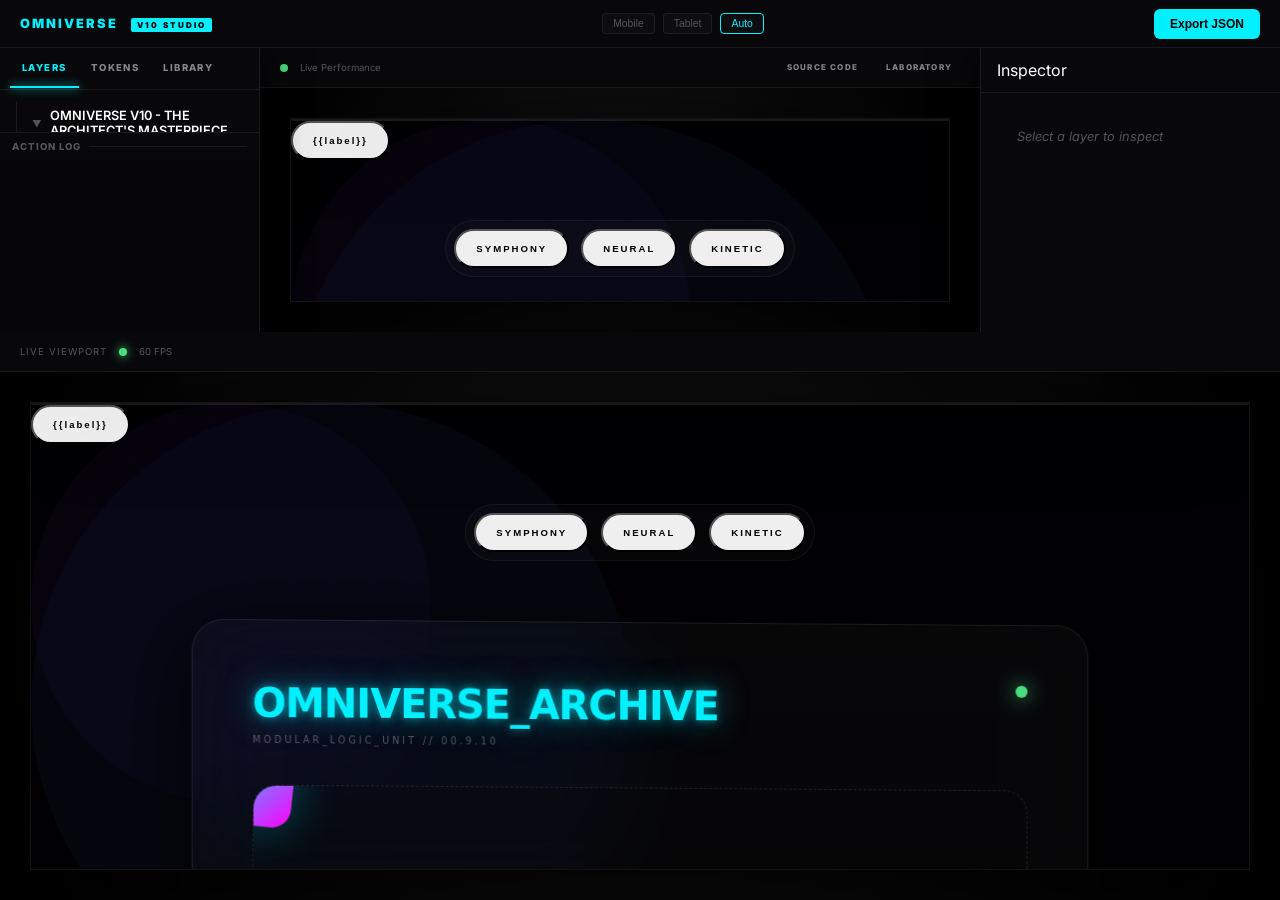
==== commit 949780f3: "Deploy Omniverse Studio V10: Professional JSON-to-DOM CSS IDE and Transcription Engine. - Engineered" ====
--- a/editor.html
+++ b/editor.html
@@ -3,19 +3,20 @@
 <head>
     <meta charset="UTF-8">
     <meta name="viewport" content="width=device-width, initial-scale=1.0">
-    <title>V5 PRO IDE NATIVE</title>
+    <title>OMNIVERSE WORKBENCH</title>
     <link href="https://fonts.googleapis.com/css2?family=Inter:wght@400;500;600;700;800&family=JetBrains+Mono&display=swap" rel="stylesheet">
     <style>
         :root {
-            --bg: #020203;
-            --sidebar: #0a0a0c;
-            --panel: #111114;
+            --bg: #010102;
+            --sidebar: #08080a;
+            --panel: #0d0d10;
             --accent: #00f0ff;
-            --accent-glow: rgba(0, 240, 255, 0.3);
-            --border: rgba(255,255,255,0.08);
+            --accent-glow: rgba(0, 240, 255, 0.4);
+            --border: rgba(255,255,255,0.07);
             --text: #ffffff;
-            --text-dim: #666;
+            --text-dim: #555;
             --glass: rgba(255,255,255,0.02);
+            --purple: #bf5af2;
         }
 
         * { box-sizing: border-box; margin: 0; padding: 0; }
@@ -24,20 +25,50 @@
             background: var(--bg);
             color: var(--text);
             display: flex;
+            flex-direction: column;
             height: 100vh;
             overflow: hidden;
         }
 
-        /* ─── Sidebar ─── */
-        .sidebar {
-            width: 420px;
-            min-width: 420px;
+        /* ─── Top Bar ─── */
+        .top-bar {
+            height: 48px;
+            background: var(--sidebar);
+            border-bottom: 1px solid var(--border);
+            display: flex;
+            align-items: center;
+            justify-content: space-between;
+            padding: 0 20px;
+            z-index: 100;
+        }
+
+        .studio-layout {
+            flex: 1;
+            display: flex;
+            overflow: hidden;
+            background: #000;
+        }
+
+        /* ─── Left Sidebar (Layers) ─── */
+        .sidebar-left {
+            width: 260px;
             background: var(--sidebar);
             border-right: 1px solid var(--border);
             display: flex;
             flex-direction: column;
-            height: 100vh;
-            z-index: 10;
+            box-shadow: 10px 0 30px rgba(0,0,0,0.5);
+            z-index: 5;
+        }
+
+        /* ─── Right Sidebar (Inspector) ─── */
+        .sidebar-right {
+            width: 300px;
+            background: var(--sidebar);
+            border-left: 1px solid var(--border);
+            display: flex;
+            flex-direction: column;
+            box-shadow: -10px 0 30px rgba(0,0,0,0.5);
+            z-index: 5;
         }
 
         .sidebar-header {
@@ -141,6 +172,7 @@
             flex-direction: column;
             overflow: hidden;
             background: #050507;
+            position: relative;
         }
 
         #json-editor {
@@ -165,11 +197,11 @@
 
         /* ─── Properties Panel ─── */
         .props-panel {
-            height: 50%;
-            border-top: 1px solid var(--border);
-            background: var(--panel);
+            flex: 1;
+            background: var(--sidebar);
             display: flex;
             flex-direction: column;
+            overflow: hidden;
         }
 
         .props-header-main {
@@ -183,6 +215,8 @@
         .state-selector {
             display: flex;
             gap: 4px;
+            overflow-x: auto;
+            max-width: 200px;
         }
         .state-btn {
             background: rgba(255,255,255,0.05);
@@ -281,19 +315,39 @@
 
         /* ─── Preview ─── */
         .preview-area {
+            flex: 2;
+            background: #000;
+            display: flex;
+            flex-direction: column;
+            overflow: hidden;
+            position: relative;
+        }
+
+        .preview-header {
+            height: 40px;
+            background: var(--sidebar);
+            border-bottom: 1px solid var(--border);
+            display: flex;
+            align-items: center;
+            padding: 0 20px;
+            gap: 12px;
+        }
+
+        .preview-iframe-wrap {
             flex: 1;
-            background: #000;
             display: flex;
             align-items: center;
             justify-content: center;
-            padding: 40px;
+            padding: 30px;
+            background: radial-gradient(circle at center, #111, #000);
             overflow: auto;
         }
         .preview-container {
             background: #000;
-            box-shadow: 0 30px 60px rgba(0,0,0,0.5);
-            transition: all 0.4s cubic-bezier(0.165, 0.84, 0.44, 1);
+            box-shadow: 0 40px 100px rgba(0,0,0,0.8);
+            transition: all 0.5s cubic-bezier(0.2, 0.8, 0.2, 1);
             position: relative;
+            border: 1px solid var(--border);
         }
         .preview-container iframe { width: 100%; height: 100%; border: none; display: block; }
 
@@ -344,99 +398,107 @@
     </style>
 </head>
 <body>
-    <div class="sidebar">
-        <div class="sidebar-header">
-            <h1>V5 NATIVE <span>PRO</span></h1>
-            <button class="btn-primary" id="btnSave">Exportar JSON</button>
+    <div class="top-bar">
+        <h1 style="font-size: 0.8rem; font-weight: 900; letter-spacing: 2px; color: var(--accent);">OMNIVERSE <span style="background:var(--accent); color:#000; padding:2px 6px; font-size:0.5rem; border-radius:2px; vertical-align:middle; margin-left:8px">V10 STUDIO</span></h1>
+        <div class="viewport-controls" style="background: transparent; border: none; padding: 0">
+            <button class="vp-btn" data-width="375" data-height="667">Mobile</button>
+            <button class="vp-btn" data-width="768" data-height="1024">Tablet</button>
+            <button class="vp-btn active" data-width="100" data-height="100" data-full="true">Auto</button>
         </div>
-
-        <div class="viewport-controls">
-            <button class="vp-btn" data-width="375" data-height="667">Móvil</button>
-            <button class="vp-btn" data-width="768" data-height="1024">Tablet</button>
-            <button class="vp-btn active" data-width="100" data-height="100" data-full="true">Desktop</button>
-        </div>
-
-        <div class="tabs">
-            <div class="tab active" data-tab="visual">Estructura</div>
-            <div class="tab" data-tab="json">Código</div>
-            <div class="tab" data-tab="tokens">Tokens</div>
-            <div class="tab" data-tab="lab">Laboratorio</div>
-            <div class="tab" data-tab="templates">Plantillas</div>
-            <div class="tab" data-tab="data">Datos Live</div>
-        </div>
-
-        <div class="main-content">
+        <button class="btn-primary" id="btnSave">Export JSON</button>
+    </div>
+
+    <div class="studio-layout">
+        <div class="sidebar-left">
+            <div class="tabs">
+                <div class="tab active" data-tab="visual">Layers</div>
+                <div class="tab" data-tab="tokens">Tokens</div>
+                <div class="tab" data-tab="templates">Library</div>
+            </div>
             <div id="visual-tab" class="tree-panel">
                 <div id="tree"></div>
             </div>
-            <textarea id="json-editor" style="display:none" spellcheck="false"></textarea>
             <div id="tokens-tab" class="tree-panel" style="display:none">
                 <div id="tokens-tree"></div>
             </div>
             <div id="templates-tab" class="tree-panel" style="display:none">
                 <div id="templates-tree"></div>
             </div>
-            <div id="data-tab" class="tree-panel" style="display:none">
-                <div class="prop-group">
-                    <div class="prop-group-title">External Data Cache</div>
-                    <pre id="data-inspector" style="font-size: 0.6rem; color: var(--accent); padding: 10px; overflow: auto; max-height: 400px;"></pre>
+
+            <!-- Bottom Log -->
+            <div style="height: 200px; border-top: 1px solid var(--border); overflow: hidden; display: flex; flex-direction: column;">
+                <div class="prop-group-title" style="padding: 8px 12px; margin-bottom: 0;">Action Log</div>
+                <div id="audit-log" style="flex:1; font-size:0.55rem; font-family:monospace; padding:10px; color:var(--accent); overflow-y:auto; background: rgba(0,0,0,0.2)"></div>
+            </div>
+        </div>
+
+        <div class="main-content">
+            <textarea id="json-editor" style="display:none; position: absolute; inset: 0; z-index: 10;" spellcheck="false"></textarea>
+
+            <div class="preview-area">
+                <div class="preview-header">
+                    <div id="live-indicator" style="width: 8px; height: 8px; border-radius: 50%; background: #4ade80;"></div>
+                    <div id="preview-status" style="font-size: 0.6rem; color: var(--text-dim); flex: 1">Live Performance</div>
+                    <div class="tab" data-tab="json" style="padding: 4px 8px; font-size: 0.5rem;">Source Code</div>
+                    <div class="tab" data-tab="lab" style="padding: 4px 8px; font-size: 0.5rem;">Laboratory</div>
                 </div>
-            </div>
-            <div id="lab-tab" class="tree-panel" style="display:none">
-                <div class="prop-group">
-                    <div class="prop-group-title">Environmental State</div>
-                    <div style="font-size: 0.7rem; line-height: 1.6; padding: 10px;">
-                        <div style="display: flex; justify-content: space-between; margin-bottom: 4px;">
-                            <span>Time</span>
-                            <code style="color: var(--accent)" id="env-time">0.0s</code>
-                        </div>
-                        <div style="display: flex; justify-content: space-between; margin-bottom: 4px;">
-                            <span>Scroll</span>
-                            <code style="color: var(--accent)" id="env-scroll">0px</code>
-                        </div>
-                        <div style="font-size: 0.6rem; margin-top: 12px; color: var(--text-dim);">
-                            TIP: Use <code style="color:var(--accent)">math()</code> or <code style="color:var(--accent)">$variables</code> for dynamic values.
-                        </div>
-                    </div>
-                </div>
-                <div class="prop-group">
-                    <div class="prop-group-title">Component Seeds</div>
-                    <div id="seed-list" style="display: grid; grid-template-columns: 1fr 1fr; gap: 8px; padding: 10px;">
-                        <button class="vp-btn" onclick="applySeed('glass')">Glassmorphism</button>
-                        <button class="vp-btn" onclick="applySeed('neo')">Neumorphism</button>
-                        <button class="vp-btn" onclick="applySeed('cyber')">Cyberpunk</button>
+                <div class="preview-iframe-wrap">
+                    <div class="preview-container" id="preview-container" style="width:100%; height:100%">
+                        <iframe id="preview" src="index.html"></iframe>
                     </div>
                 </div>
             </div>
         </div>
 
-        <div class="props-panel" id="props-panel">
-            <div class="props-header-main">
-                <div class="props-title" id="selected-name">Selecciona un elemento</div>
-                <div class="state-selector" id="state-selector" style="display:none">
-                    <button class="state-btn active" data-state="base">Base</button>
-                    <button class="state-btn" data-state="hover">Hover</button>
-                    <button class="state-btn" data-state="active">Active</button>
-                    <button class="state-btn" data-state="responsive">Resp</button>
+        <div class="sidebar-right">
+            <div class="props-panel" id="props-panel">
+                <div class="props-header-main">
+                    <div class="props-title" id="selected-name">Inspector</div>
+                    <div class="state-selector" id="state-selector" style="display:none">
+                        <button class="state-btn active" data-state="base">Base</button>
+                        <button class="state-btn" data-state="hover">Hover</button>
+                        <button class="state-btn" data-state="active">Active</button>
+                        <button class="state-btn" data-state="responsive">Resp</button>
+                    </div>
+                </div>
+                <div id="responsive-bp-selector" style="display:none; padding: 8px 16px; border-bottom: 1px solid var(--border); background: rgba(0, 240, 255, 0.05); gap: 8px; align-items: center;">
+                    <select id="bp-select" class="input-base" style="padding: 2px 6px; width: auto; font-size: 0.65rem;">
+                        <option value="0">0px (Mobile)</option>
+                        <option value="768">768px (Tablet)</option>
+                        <option value="1024">1024px (Desktop)</option>
+                    </select>
+                </div>
+                <div class="props-content" id="props-content">
+                    <div style="opacity:0.3; font-style:italic; font-size:0.8rem; padding: 20px">Select a layer to inspect</div>
                 </div>
             </div>
-            <div id="responsive-bp-selector" style="display:none; padding: 8px 16px; border-bottom: 1px solid var(--border); background: rgba(74, 222, 128, 0.05); gap: 8px; align-items: center;">
-                <span style="font-size: 0.6rem; color: var(--text-dim); text-transform: uppercase;">Breakpoint:</span>
-                <select id="bp-select" class="input-base" style="padding: 2px 6px; width: auto; font-size: 0.65rem;">
-                    <option value="0">0px (Mobile)</option>
-                    <option value="768">768px (Tablet)</option>
-                    <option value="1024">1024px (Desktop)</option>
-                </select>
-            </div>
-            <div class="props-content" id="props-content">
-                <div style="opacity:0.3; font-style:italic; font-size:0.8rem">Ningún elemento seleccionado</div>
+
+            <div id="lab-tab" style="display:none; border-top: 1px solid var(--border); background: var(--panel); padding: 12px;">
+                 <div class="prop-group">
+                    <div class="prop-group-title">Environmental Stats</div>
+                    <div style="font-size: 0.65rem; color: var(--text-dim);">
+                        Time: <span id="env-time" style="color: var(--accent)">0.0s</span><br>
+                        Scroll: <span id="env-scroll" style="color: var(--accent)">0px</span>
+                    </div>
+                </div>
+                <div class="prop-group">
+                    <div class="prop-group-title">Data Monitor</div>
+                    <pre id="data-inspector" style="font-size: 0.5rem; color: var(--accent); max-height: 150px; overflow: auto;"></pre>
+                </div>
             </div>
         </div>
     </div>
 
     <div class="preview-area">
-        <div class="preview-container" id="preview-container" style="width:100%; height:100%">
-            <iframe id="preview" src="index.html"></iframe>
+        <div class="preview-header">
+            <div style="font-size: 0.6rem; color: var(--text-dim); text-transform: uppercase; letter-spacing: 1px;">Live Viewport</div>
+            <div id="live-indicator" style="width: 8px; height: 8px; border-radius: 50%; background: #4ade80; box-shadow: 0 0 10px #4ade80;"></div>
+            <div id="preview-status" style="font-size: 0.6rem; color: var(--text-dim);">60 FPS</div>
+        </div>
+        <div class="preview-iframe-wrap">
+            <div class="preview-container" id="preview-container" style="width:100%; height:100%">
+                <iframe id="preview" src="index.html"></iframe>
+            </div>
         </div>
     </div>
 
@@ -455,15 +517,35 @@
         let currentEditingState = 'base';
         let currentBreakpoint = '0';
 
-        const RESERVED = { nombre: 1, hover: 1, active: 1, responsive: 1, variables: 1, texto: 1, tagName: 1, animations: 1 };
+        const PRESETS = {
+            'Liquid Panel': {
+                "_seed": "glass-panel",
+                "padding": "40px",
+                "transform": "perspective(1000px) rotateX(math(my * 10 - 5)deg) rotateY(math(mx * 10 - 5)deg)",
+                "transition": "transform 0.1s ease-out",
+                "title": { "texto": "NEURAL_NODE", "_seed": "neon-glow", "font-size": "2rem" },
+                "desc": { "texto": "Real-time mouse tracking applied via JSON math formulas.", "margin-top": "1rem", "opacity": "0.4" }
+            },
+            'Physics Node': {
+                "width": "100px", "height": "100px", "border-radius": "50%",
+                "background": "linear-gradient(45deg, $variables.theme.accent, #ff00ff)",
+                "position": "absolute",
+                "left": "math(mx * 100)%",
+                "top": "math(my * 100)%",
+                "transform": "translate(-50%, -50%) scale(math(1 + sin(time * 2) * 0.2))",
+                "box-shadow": "0 0 40px $variables.theme.accent_glow"
+            }
+        };
+
+        const RESERVED = { nombre: 1, hover: 1, active: 1, responsive: 1, variables: 1, texto: 1, tagName: 1, animations: 1, _seeds: 1, _template: 1, props: 1, onMount: 1, onUpdate: 1, onClick: 1, onMouseEnter: 1, onMouseLeave: 1, _actions: 1, _seed: 1, _fetch: 1 };
 
         // Professional Native CSS Property Groups
         const NATIVE_GROUPS = {
-            'Identidad': ['nombre', 'tagName', 'texto'],
-            'Layout (Flex/Grid)': ['display', 'flex-direction', 'justify-content', 'align-items', 'flex-wrap', 'gap', 'grid-template-columns', 'grid-template-rows', 'align-self', 'justify-self', 'flex-grow', 'flex-shrink'],
+            'Identidad': ['nombre', 'tagName', 'texto', 'src', 'href'],
+            'Layout': ['display', 'flex-direction', 'justify-content', 'align-items', 'flex-wrap', 'gap', 'grid-template-columns', 'grid-template-rows', 'align-self', 'justify-self', 'flex-grow', 'flex-shrink', 'position', 'top', 'left', 'right', 'bottom', 'z-index'],
             'Dimensiones': ['width', 'height', 'min-width', 'max-width', 'min-height', 'max-height', 'padding', 'margin', 'box-sizing'],
             'Tipografía': ['font-family', 'font-size', 'font-weight', 'line-height', 'color', 'text-align', 'letter-spacing', 'text-transform', 'text-decoration'],
-            'Efectos': ['background', 'border', 'border-radius', 'box-shadow', 'opacity', 'transition', 'transform', 'filter', 'backdrop-filter', 'overflow', 'z-index', 'cursor']
+            'Efectos': ['background', 'background-image', 'background-size', 'background-position', 'background-repeat', 'border', 'border-radius', 'box-shadow', 'opacity', 'transition', 'transform', 'filter', 'backdrop-filter', 'overflow', 'cursor', 'clip-path']
         };
 
         async function init() {
@@ -471,8 +553,18 @@
                 try {
                     const res = await fetch('content.json');
                     if (res.ok) contentData = await res.json();
-                } catch(e) {}
-            }
+                    else {
+                        // Fallback in case of fetch failure in some environments
+                        contentData = { nombre: "FALLBACK_WORKSPACE", variables: {}, _seeds: {} };
+                    }
+                } catch(e) {
+                    contentData = { nombre: "FALLBACK_WORKSPACE", variables: {}, _seeds: {} };
+                }
+            }
+            refreshAll();
+        }
+
+        function refreshAll() {
             renderTree();
             renderTokens();
             renderTemplates();
@@ -490,6 +582,20 @@
                 document.getElementById('data-inspector').textContent = JSON.stringify(e.data.data.state.variables, null, 2);
                 document.getElementById('env-time').textContent = e.data.data.state.time?.toFixed(1) + 's' || '0s';
                 document.getElementById('env-scroll').textContent = e.data.data.state.scroll + 'px' || '0px';
+
+                // Action Audit Log
+                const lab = document.getElementById('lab-tab');
+                let audit = document.getElementById('audit-log');
+                if (!audit) {
+                    const group = document.createElement('div');
+                    group.className = 'prop-group';
+                    group.innerHTML = `<div class="prop-group-title">Omniverse Audit Log</div><div id="audit-log" style="font-size:0.55rem; font-family:monospace; padding:10px; color:var(--accent); max-height:200px; overflow-y:auto"></div>`;
+                    lab.appendChild(group);
+                    audit = document.getElementById('audit-log');
+                }
+                if (e.data.data.actionLog) {
+                    audit.innerHTML = e.data.data.actionLog.slice(-50).map(l => `<div>[${new Date(l.time).toLocaleTimeString()}] <span style="color:#fff">${l.type}</span>: ${l.path || l.url || ''} ${l.value || ''}</div>`).reverse().join('');
+                }
             }
             if (e.data.type === 'select-node') {
                 selectedPath = e.data.path.replace(/^pagina\./, '').replace(/^pagina$/, '');
@@ -511,7 +617,7 @@
         }
 
         function buildNode(obj, path, key) {
-            if (!obj) return document.createElement('div');
+            if (!obj || typeof obj !== 'object' || Array.isArray(obj)) return null;
             const container = document.createElement('div');
             container.className = 'tree-node';
             const label = document.createElement('div');
@@ -531,7 +637,28 @@
                 <span class="tree-icon" style="color:${isTemplate ? '#ff00ff' : 'inherit'}">${children.length ? '▼' : '○'}</span>
                 <span style="font-weight:600">${displayName}</span>
                 ${isTemplate ? `<span style="font-size:0.5rem; background:#ff00ff; color:#000; padding:1px 4px; border-radius:2px; margin-left:auto; font-weight:900">${obj._template}</span>` : ''}
+                <div class="node-actions" style="margin-left: 8px; display:none; gap:4px">
+                    <button class="node-btn" data-action="dup" title="Duplicar">⧉</button>
+                    <button class="node-btn" data-action="del" title="Eliminar" style="color:#ff4a4a">✕</button>
+                </div>
             `;
+
+            label.onmouseenter = () => label.querySelector('.node-actions').style.display = 'flex';
+            label.onmouseleave = () => label.querySelector('.node-actions').style.display = 'none';
+
+            label.querySelectorAll('.node-btn').forEach(btn => {
+                btn.onclick = (e) => {
+                    e.stopPropagation();
+                    const action = btn.dataset.action;
+                    if (action === 'del') {
+                        if (confirm('¿Eliminar este nodo y sus hijos?')) {
+                            deleteNode(path);
+                        }
+                    } else if (action === 'dup') {
+                        duplicateNode(path);
+                    }
+                };
+            });
 
             label.onclick = (e) => {
                 e.stopPropagation();
@@ -543,7 +670,8 @@
             container.appendChild(label);
             children.forEach(k => {
                 const childPath = path === '' ? k : `${path}.${k}`;
-                container.appendChild(buildNode(obj[k], childPath, k));
+                const childNode = buildNode(obj[k], childPath, k);
+                if (childNode) container.appendChild(childNode);
             });
             return container;
         }
@@ -566,23 +694,22 @@
             bpSelector.style.display = currentEditingState === 'responsive' ? 'flex' : 'none';
             nameLabel.textContent = obj.nombre || path.split('.').pop();
 
-            // Handle Template Reference
+            // ─── Component Metadata ───
             if (obj._template) {
                 const info = document.createElement('div');
                 info.style.padding = '8px 12px';
                 info.style.marginBottom = '12px';
-                info.style.background = 'rgba(255, 0, 255, 0.1)';
-                info.style.border = '1px solid rgba(255, 0, 255, 0.2)';
+                info.style.background = 'rgba(191, 90, 242, 0.1)';
+                info.style.border = '1px solid rgba(191, 90, 242, 0.2)';
                 info.style.borderRadius = '4px';
                 info.style.fontSize = '0.65rem';
-                info.innerHTML = `<span style="color:#ff00ff">◆ INSTANCIA DE:</span> ${obj._template}`;
+                info.innerHTML = `<span style="color:var(--purple); font-weight:800">◇ INSTANCIA DE:</span> ${obj._template}`;
                 container.appendChild(info);
             }
 
             let target;
-            if (currentEditingState === 'base') {
-                target = obj;
-            } else if (currentEditingState === 'responsive') {
+            if (currentEditingState === 'base') target = obj;
+            else if (currentEditingState === 'responsive') {
                 if (!obj.responsive) obj.responsive = {};
                 if (!obj.responsive[currentBreakpoint]) obj.responsive[currentBreakpoint] = {};
                 target = obj.responsive[currentBreakpoint];
@@ -590,6 +717,9 @@
                 target = obj[currentEditingState] || {};
             }
 
+            // ─── Inspector: Dynamic Property Detection ───
+            const usedKeys = new Set(['_template', 'props', 'responsive', 'hover', 'active', '_seed', '_actions', 'onClick', 'onMount', 'onUpdate', 'onMouseEnter', 'onMouseLeave', '_fetch']);
+
             for (const groupName in NATIVE_GROUPS) {
                 const groupDiv = document.createElement('div');
                 groupDiv.className = 'prop-group';
@@ -597,34 +727,30 @@
                 let hasProps = false;
 
                 NATIVE_GROUPS[groupName].forEach(key => {
-                    const val = target[key] || (currentEditingState === 'base' ? obj[key] : '');
+                    usedKeys.add(key);
+                    const val = target[key] !== undefined ? target[key] : (currentEditingState === 'base' ? obj[key] : '');
                     if (val !== undefined || groupName === 'Identidad') {
                         hasProps = true;
-                        const row = document.createElement('div');
-                        row.className = 'prop-row';
-                        row.innerHTML = `
-                            <div class="prop-key">${key}</div>
-                            <div class="prop-input-wrap">
-                                <input class="input-base" value="${val || ''}" data-key="${key}">
-                                ${key !== 'nombre' && key !== 'tagName' ? '<span class="delete-prop" style="cursor:pointer; opacity:0.3">✕</span>' : ''}
-                            </div>
-                        `;
-                        const input = row.querySelector('input');
-                        input.oninput = () => {
-                            if (currentEditingState !== 'base' && !obj[currentEditingState]) obj[currentEditingState] = {};
-                            const editTarget = currentEditingState === 'base' ? obj : obj[currentEditingState];
-                            editTarget[key] = input.value;
-                            sendToPreview();
-                        };
-                        const del = row.querySelector('.delete-prop');
-                        if (del) del.onclick = () => { delete target[key]; renderProperties(obj, path); sendToPreview(); };
-                        groupDiv.appendChild(row);
+                        groupDiv.appendChild(createPropRow(key, val, target, obj));
                     }
                 });
                 if (hasProps) container.appendChild(groupDiv);
             }
 
-            // Button to add any native property
+            // ─── Inspector: Custom Properties (The "Rest") ───
+            const customGroup = document.createElement('div');
+            customGroup.className = 'prop-group';
+            customGroup.innerHTML = `<div class="prop-group-title">Propiedades Custom</div>`;
+            let hasCustom = false;
+            for (const key in target) {
+                if (!usedKeys.has(key) && typeof target[key] !== 'object') {
+                    hasCustom = true;
+                    customGroup.appendChild(createPropRow(key, target[key], target, obj));
+                }
+            }
+            if (hasCustom) container.appendChild(customGroup);
+
+            // ─── Toolbox ───
             const actionsGrid = document.createElement('div');
             actionsGrid.style.display = 'grid';
             actionsGrid.style.gridTemplateColumns = '1fr 1fr';
@@ -635,12 +761,8 @@
             addPropBtn.className = 'btn-primary';
             addPropBtn.textContent = '+ Propiedad';
             addPropBtn.onclick = () => {
-                const prop = prompt('Nombre de la propiedad CSS:');
-                if (prop) {
-                    const editTarget = currentEditingState === 'base' ? obj : (obj[currentEditingState] || (obj[currentEditingState] = {}));
-                    editTarget[prop] = '';
-                    renderProperties(obj, path);
-                }
+                const prop = prompt('Nombre de la propiedad CSS o Custom:');
+                if (prop) { target[prop] = ''; renderProperties(obj, path); }
             };
             actionsGrid.appendChild(addPropBtn);
 
@@ -649,35 +771,113 @@
             addNodeBtn.style.background = 'transparent';
             addNodeBtn.style.border = '1px solid var(--accent)';
             addNodeBtn.style.color = 'var(--accent)';
-            addNodeBtn.textContent = '+ Hijo';
+            addNodeBtn.textContent = '+ Nuevo Hijo';
             addNodeBtn.onclick = () => {
                 const name = prompt('Nombre de la clave JSON:');
-                if (name) { obj[name] = { nombre: name }; renderTree(); sendToPreview(); }
+                if (name) {
+                    const presetKeys = Object.keys(PRESETS);
+                    const choice = prompt(`Elige un preset (opcional): ${presetKeys.join(', ')}`);
+                    if (choice && PRESETS[choice]) {
+                        obj[name] = JSON.parse(JSON.stringify(PRESETS[choice]));
+                        obj[name].nombre = name;
+                    } else {
+                        obj[name] = { nombre: name };
+                    }
+                    renderTree(); sendToPreview();
+                }
             };
             actionsGrid.appendChild(addNodeBtn);
             container.appendChild(actionsGrid);
 
-
-            // Seed Selector for property panel
+            // Seed Selector
             const seedDiv = document.createElement('div');
             seedDiv.className = 'prop-group';
-            seedDiv.innerHTML = `<div class="prop-group-title">Aply Design Seed</div>`;
+            seedDiv.style.marginTop = '20px';
+            seedDiv.innerHTML = `<div class="prop-group-title">Arquitectura (Seeds)</div>`;
             const seedSelect = document.createElement('select');
             seedSelect.className = 'input-base';
-            seedSelect.innerHTML = `
-                <option value="">None</option>
-                <option value="glass" ${obj._seed === 'glass' ? 'selected' : ''}>Glassmorphism</option>
-                <option value="neo" ${obj._seed === 'neo' ? 'selected' : ''}>Neumorphism</option>
-                <option value="cyber" ${obj._seed === 'cyber' ? 'selected' : ''}>Cyberpunk</option>
-            `;
+            let seedOptions = '<option value="">Sin Arquitectura</option>';
+            if (contentData._seeds) {
+                for (const sName in contentData._seeds) seedOptions += `<option value="${sName}" ${obj._seed === sName ? 'selected' : ''}>${sName}</option>`;
+            }
+            seedSelect.innerHTML = seedOptions;
             seedSelect.onchange = () => {
                 obj._seed = seedSelect.value;
                 if (!obj._seed) delete obj._seed;
-                renderProperties(obj, path);
                 sendToPreview();
             };
             seedDiv.appendChild(seedSelect);
             container.appendChild(seedDiv);
+        }
+
+        function createPropRow(key, val, target, obj) {
+            const row = document.createElement('div');
+            row.className = 'prop-row';
+
+            row.innerHTML = `
+                <div class="prop-key" title="${key}">${key}</div>
+                <div class="prop-input-wrap" id="wrap-${key.replace(/[^a-zA-Z]/g, '')}">
+                </div>
+            `;
+
+            const wrap = row.querySelector('.prop-input-wrap');
+
+            if (['display', 'position', 'flex-direction', 'justify-content', 'align-items', 'flex-wrap', 'overflow', 'cursor'].includes(key)) {
+                const options = {
+                    'display': ['block', 'flex', 'grid', 'none', 'inline-block', 'inline-flex'],
+                    'position': ['static', 'relative', 'absolute', 'fixed', 'sticky'],
+                    'flex-direction': ['row', 'column', 'row-reverse', 'column-reverse'],
+                    'justify-content': ['flex-start', 'center', 'flex-end', 'space-between', 'space-around', 'space-evenly'],
+                    'align-items': ['stretch', 'flex-start', 'center', 'flex-end', 'baseline'],
+                    'flex-wrap': ['nowrap', 'wrap', 'wrap-reverse'],
+                    'overflow': ['visible', 'hidden', 'scroll', 'auto'],
+                    'cursor': ['auto', 'default', 'pointer', 'wait', 'text', 'move', 'not-allowed']
+                };
+                const sel = document.createElement('select');
+                sel.className = 'input-base';
+                options[key].forEach(opt => {
+                    const o = document.createElement('option');
+                    o.value = o.textContent = opt;
+                    sel.appendChild(o);
+                });
+                sel.value = val || options[key][0];
+                sel.onchange = () => { target[key] = sel.value; sendToPreview(); };
+                wrap.appendChild(sel);
+            } else if (key.includes('color') || key === 'background' || key.includes('shadow')) {
+                const input = document.createElement('input');
+                input.className = 'input-base';
+                input.type = 'text';
+                input.value = val || '';
+                input.oninput = () => { target[key] = input.value; sendToPreview(); };
+                wrap.appendChild(input);
+
+                if (val && val.toString().startsWith('#') && val.length <= 7) {
+                    const cp = document.createElement('input');
+                    cp.type = 'color';
+                    cp.style.cssText = 'width:20px; height:20px; border:none; padding:0; background:none; margin-left:8px; cursor:pointer';
+                    cp.value = val;
+                    cp.oninput = () => { input.value = target[key] = cp.value; sendToPreview(); };
+                    wrap.appendChild(cp);
+                }
+            } else {
+                const input = document.createElement('input');
+                input.className = 'input-base';
+                input.type = 'text';
+                input.value = val || '';
+                input.oninput = () => { target[key] = input.value; sendToPreview(); };
+                wrap.appendChild(input);
+            }
+
+            if (!['nombre', 'tagName'].includes(key)) {
+                const del = document.createElement('span');
+                del.className = 'delete-prop';
+                del.style.cssText = 'cursor:pointer; opacity:0.3; font-size:0.6rem; margin-left:8px';
+                del.textContent = '✕';
+                del.onclick = () => { delete target[key]; renderProperties(obj, selectedPath); sendToPreview(); };
+                wrap.appendChild(del);
+            }
+
+            return row;
         }
 
         function renderTokens() {
@@ -723,18 +923,25 @@
         // Event Handlers
         document.querySelectorAll('.tab').forEach(t => {
             t.onclick = () => {
-                document.querySelectorAll('.tab, .main-content > div, #json-editor').forEach(el => {
-                    if (el.tagName === 'DIV' || el.tagName === 'TEXTAREA') el.style.display = 'none';
-                    else el.classList.remove('active');
+                const tabId = t.dataset.tab;
+
+                // Handling Logic
+                if (tabId === 'json') {
+                    const editor = document.getElementById('json-editor');
+                    const visible = editor.style.display === 'block';
+                    editor.style.display = visible ? 'none' : 'block';
+                    if (!visible) updateJsonEditor();
+                    return;
+                }
+
+                document.querySelectorAll('.tab, .tree-panel, #lab-tab').forEach(el => {
+                    if (el.classList.contains('tab')) el.classList.remove('active');
+                    else el.style.display = 'none';
                 });
+
                 t.classList.add('active');
-                document.getElementById(`${t.dataset.tab}-tab`)?.style.setProperty('display', 'flex');
-                if (t.dataset.tab === 'json') {
-                    const editor = document.getElementById('json-editor');
-                    editor.style.display = 'block';
-                    updateJsonEditor();
-                }
-                if (t.dataset.tab === 'visual') document.getElementById('visual-tab').style.display = 'flex';
+                const target = document.getElementById(`${tabId}-tab`);
+                if (target) target.style.display = (tabId === 'lab') ? 'block' : 'flex';
             };
         });
 
@@ -772,18 +979,40 @@
             sendToPreview();
         }
 
+        function deleteNode(path) {
+            if (!path) return;
+            const parts = path.split('.');
+            const key = parts.pop();
+            const parentPath = parts.join('.');
+            const parent = getObjPath(contentData, parentPath);
+            if (parent && parent[key]) {
+                delete parent[key];
+                if (selectedPath === path) selectedPath = null;
+                renderTree();
+                sendToPreview();
+            }
+        }
+
+        function duplicateNode(path) {
+            const parts = path.split('.');
+            const key = parts.pop();
+            const parentPath = parts.join('.');
+            const parent = getObjPath(contentData, parentPath);
+            const newKey = key + '_copy';
+            parent[newKey] = JSON.parse(JSON.stringify(parent[key]));
+            renderTree();
+            sendToPreview();
+        }
+
         function getObjPath(obj, path) {
-            if (!path) return obj;
+            if (!path || path === '') return obj;
             return path.split('.').reduce((o, i) => o[i], obj);
         }
 
         document.getElementById('json-editor').oninput = (e) => {
             try {
                 contentData = JSON.parse(e.target.value);
-                sendToPreview();
-                renderTree();
-                renderTokens();
-                renderTemplates();
+                refreshAll();
             } catch(err) {}
         };
 
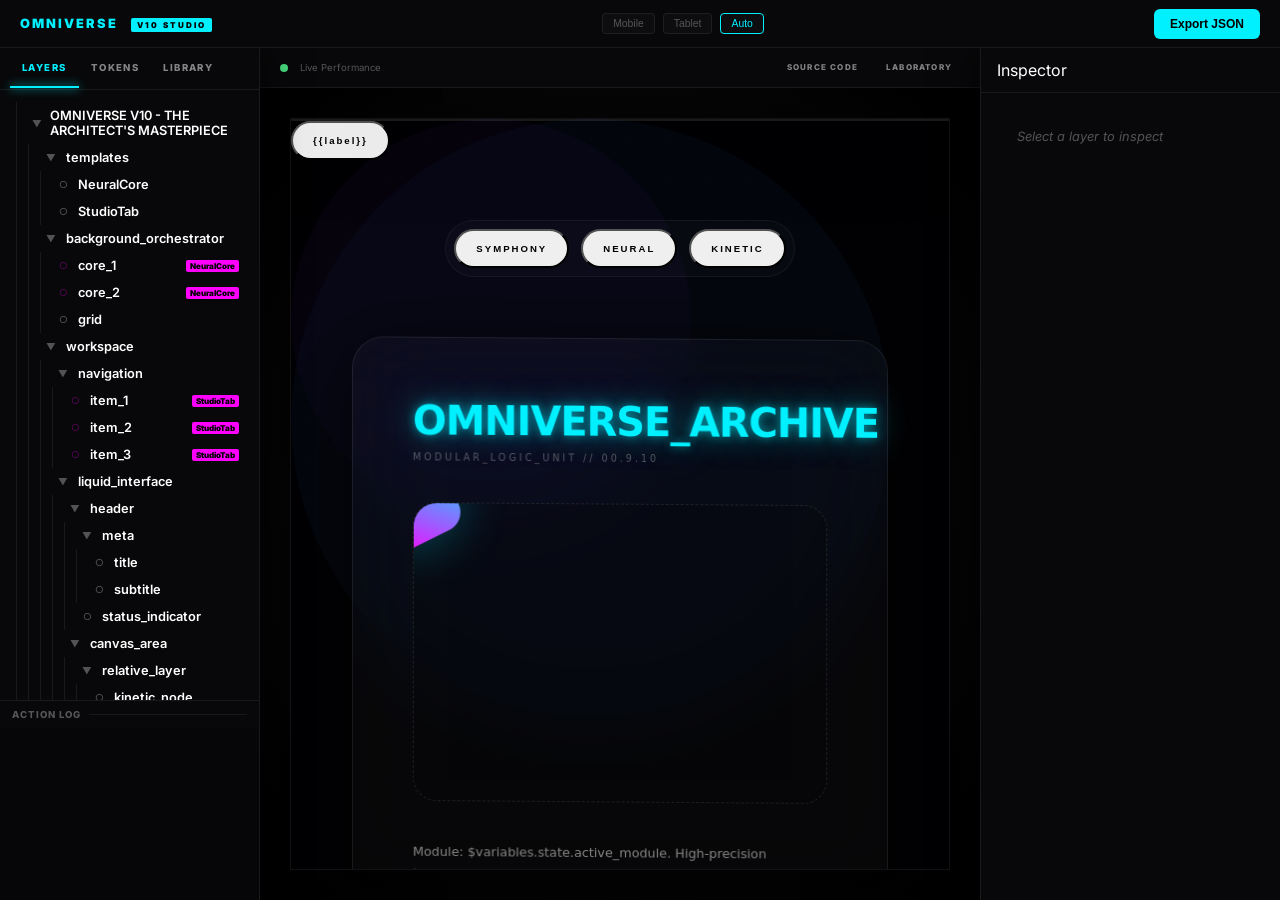
==== commit e30c3016: "Deploy Omniverse Surgical Engine & Studio V10. - Implemented surgical DOM updates: Style, text, and " ====
--- a/editor.html
+++ b/editor.html
@@ -489,19 +489,6 @@
         </div>
     </div>
 
-    <div class="preview-area">
-        <div class="preview-header">
-            <div style="font-size: 0.6rem; color: var(--text-dim); text-transform: uppercase; letter-spacing: 1px;">Live Viewport</div>
-            <div id="live-indicator" style="width: 8px; height: 8px; border-radius: 50%; background: #4ade80; box-shadow: 0 0 10px #4ade80;"></div>
-            <div id="preview-status" style="font-size: 0.6rem; color: var(--text-dim);">60 FPS</div>
-        </div>
-        <div class="preview-iframe-wrap">
-            <div class="preview-container" id="preview-container" style="width:100%; height:100%">
-                <iframe id="preview" src="index.html"></iframe>
-            </div>
-        </div>
-    </div>
-
     <div class="catalog-overlay" id="catalog-overlay">
         <div class="catalog-modal">
             <div class="catalog-search">
@@ -573,6 +560,10 @@
         }
 
         function sendToPreview() {
+            if (contentData) {
+                // Increment version to trigger structural reconciliation in the engine
+                contentData._v = (contentData._v || 0) + 1;
+            }
             const iframe = document.getElementById('preview');
             iframe.contentWindow.postMessage({ type: 'update-content', content: contentData }, '*');
         }
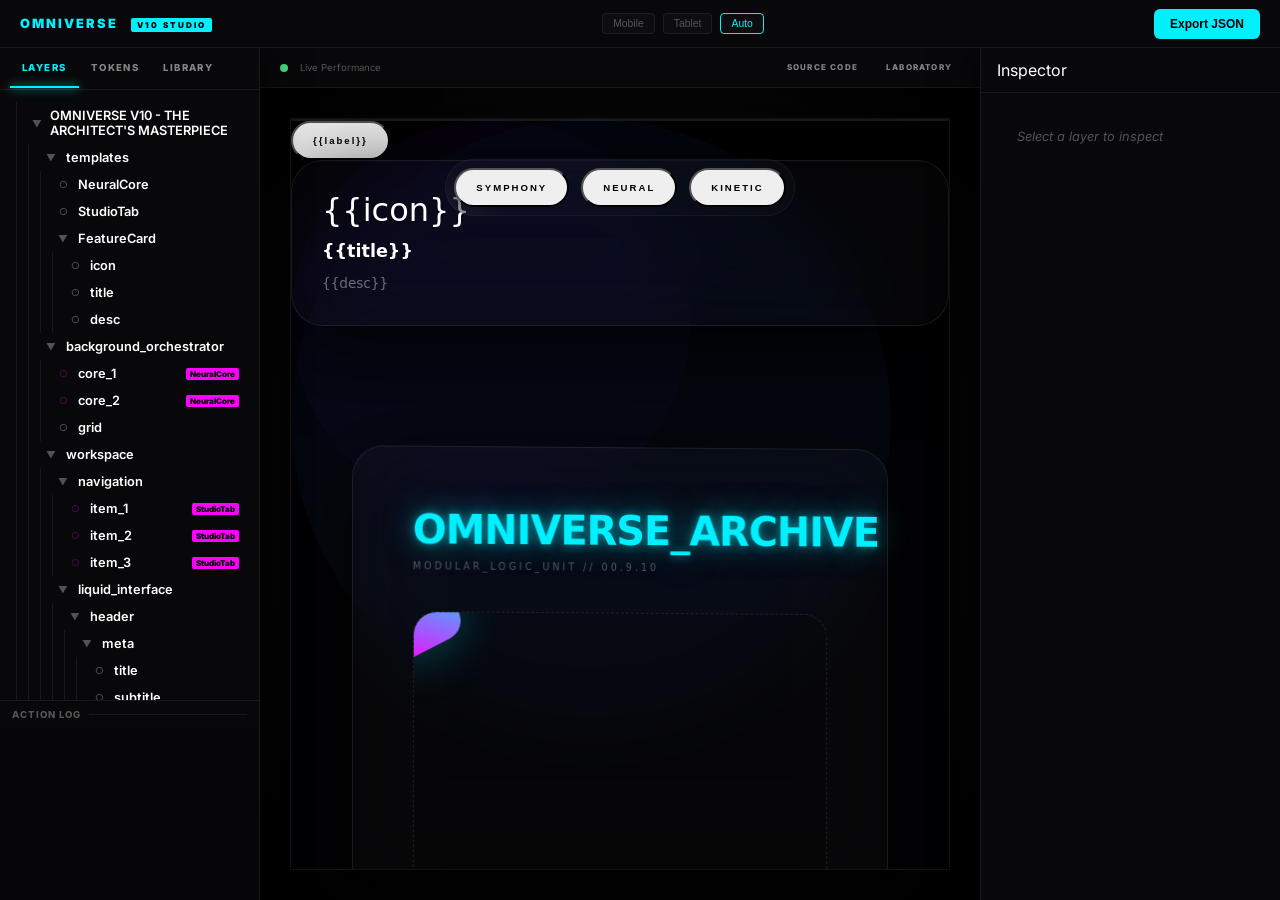
==== commit 6df73482: "feat: Studio V10 Tactile Inspector & Library Update - Refactored `createPropRow` in `editor.html` to" ====
--- a/editor.html
+++ b/editor.html
@@ -286,6 +286,48 @@
         }
         .input-base:hover { background: rgba(255,255,255,0.05); }
         .input-base:focus { border-color: var(--accent); background: rgba(0, 240, 255, 0.05); }
+
+        /* Range Controls */
+        input[type="range"] {
+            -webkit-appearance: none;
+            width: 100%;
+            height: 4px;
+            background: var(--border);
+            border-radius: 2px;
+            outline: none;
+        }
+        input[type="range"]::-webkit-slider-thumb {
+            -webkit-appearance: none;
+            width: 12px; height: 12px;
+            background: var(--accent);
+            border-radius: 50%;
+            cursor: pointer;
+            box-shadow: 0 0 10px var(--accent-glow);
+        }
+
+        /* Button Groups */
+        .btn-group {
+            display: flex;
+            background: rgba(255,255,255,0.03);
+            border: 1px solid var(--border);
+            border-radius: 4px;
+            overflow: hidden;
+            width: 100%;
+        }
+        .btn-group-item {
+            flex: 1;
+            background: transparent;
+            border: none;
+            color: var(--text-dim);
+            font-size: 0.6rem;
+            padding: 6px 2px;
+            cursor: pointer;
+            text-transform: uppercase;
+            font-weight: 700;
+            border-right: 1px solid var(--border);
+        }
+        .btn-group-item:last-child { border-right: none; }
+        .btn-group-item.active { background: var(--accent); color: #000; }
 
         /* ─── Tree Nodes ─── */
         .tree-node { margin-left: 12px; position: relative; }
@@ -505,22 +547,47 @@
         let currentBreakpoint = '0';
 
         const PRESETS = {
-            'Liquid Panel': {
-                "_seed": "glass-panel",
-                "padding": "40px",
-                "transform": "perspective(1000px) rotateX(math(my * 10 - 5)deg) rotateY(math(mx * 10 - 5)deg)",
-                "transition": "transform 0.1s ease-out",
-                "title": { "texto": "NEURAL_NODE", "_seed": "neon-glow", "font-size": "2rem" },
-                "desc": { "texto": "Real-time mouse tracking applied via JSON math formulas.", "margin-top": "1rem", "opacity": "0.4" }
+            'Glassmorphic Card': {
+                "nombre": "Tarjeta Cristal",
+                "background": "rgba(255, 255, 255, 0.05)",
+                "backdrop-filter": "blur(12px)",
+                "border": "1px solid rgba(255, 255, 255, 0.1)",
+                "border-radius": "24px",
+                "padding": "2rem",
+                "display": "flex",
+                "flex-direction": "column",
+                "gap": "1rem",
+                "box-shadow": "0 20px 50px rgba(0,0,0,0.3)",
+                "titulo": { "texto": "Nuevo Módulo", "font-size": "1.5rem", "font-weight": "700" },
+                "contenido": { "texto": "Este es un componente generado dinámicamente con estilos de cristal.", "opacity": "0.6", "font-size": "0.9rem" }
             },
-            'Physics Node': {
-                "width": "100px", "height": "100px", "border-radius": "50%",
-                "background": "linear-gradient(45deg, $variables.theme.accent, #ff00ff)",
-                "position": "absolute",
-                "left": "math(mx * 100)%",
-                "top": "math(my * 100)%",
-                "transform": "translate(-50%, -50%) scale(math(1 + sin(time * 2) * 0.2))",
-                "box-shadow": "0 0 40px $variables.theme.accent_glow"
+            'Neural Hero': {
+                "nombre": "Sección Hero",
+                "width": "100%", "height": "80vh",
+                "display": "flex", "flex-direction": "column", "align-items": "center", "justify-content": "center",
+                "background": "radial-gradient(circle at math(mx * 100)% math(my * 100)%, rgba(0, 240, 255, 0.15), transparent 50%)",
+                "titulo": {
+                    "texto": "TRANSCRIPCIÓN INFINITA",
+                    "font-size": "5rem", "font-weight": "900", "letter-spacing": "-2px",
+                    "transform": "translateY(math(sin(time) * 10)px)"
+                }
+            },
+            'Physics Sandbox': {
+                "nombre": "Sandbox Físico",
+                "width": "100%", "height": "400px", "position": "relative", "overflow": "hidden", "background": "#050505",
+                "bola": {
+                    "width": "60px", "height": "60px", "border-radius": "50%", "background": "cyan", "position": "absolute",
+                    "left": "math(50 + sin(time * 2) * 40)%",
+                    "top": "math(50 + cos(time * 3) * 30)%",
+                    "box-shadow": "0 0 30px cyan"
+                }
+            },
+            'Neon Button': {
+                "nombre": "Botón Neón",
+                "padding": "12px 30px", "border-radius": "100px", "background": "transparent",
+                "border": "2px solid #00f0ff", "color": "#00f0ff", "font-weight": "700", "cursor": "pointer",
+                "transition": "all 0.3s",
+                "hover": { "background": "#00f0ff", "color": "#000", "box-shadow": "0 0 20px #00f0ff" }
             }
         };
 
@@ -804,68 +871,127 @@
         function createPropRow(key, val, target, obj) {
             const row = document.createElement('div');
             row.className = 'prop-row';
+            row.style.flexDirection = 'column';
+            row.style.alignItems = 'stretch';
+            row.style.gap = '4px';
 
             row.innerHTML = `
-                <div class="prop-key" title="${key}">${key}</div>
-                <div class="prop-input-wrap" id="wrap-${key.replace(/[^a-zA-Z]/g, '')}">
+                <div style="display:flex; justify-content:space-between; align-items:center">
+                    <div class="prop-key" style="width:auto" title="${key}">${key}</div>
+                    <div class="prop-actions" style="display:flex; gap:8px"></div>
                 </div>
+                <div class="prop-input-wrap" id="wrap-${key.replace(/[^a-zA-Z]/g, '')}"></div>
             `;
 
             const wrap = row.querySelector('.prop-input-wrap');
-
-            if (['display', 'position', 'flex-direction', 'justify-content', 'align-items', 'flex-wrap', 'overflow', 'cursor'].includes(key)) {
-                const options = {
-                    'display': ['block', 'flex', 'grid', 'none', 'inline-block', 'inline-flex'],
-                    'position': ['static', 'relative', 'absolute', 'fixed', 'sticky'],
-                    'flex-direction': ['row', 'column', 'row-reverse', 'column-reverse'],
-                    'justify-content': ['flex-start', 'center', 'flex-end', 'space-between', 'space-around', 'space-evenly'],
-                    'align-items': ['stretch', 'flex-start', 'center', 'flex-end', 'baseline'],
-                    'flex-wrap': ['nowrap', 'wrap', 'wrap-reverse'],
-                    'overflow': ['visible', 'hidden', 'scroll', 'auto'],
-                    'cursor': ['auto', 'default', 'pointer', 'wait', 'text', 'move', 'not-allowed']
+            const actions = row.querySelector('.prop-actions');
+
+            // 1. Keyword Selectors (Button Groups)
+            const keywordProps = {
+                'display': ['block', 'flex', 'grid', 'none'],
+                'flex-direction': ['row', 'column'],
+                'justify-content': ['start', 'center', 'end', 'between', 'around'],
+                'align-items': ['start', 'center', 'end', 'stretch'],
+                'position': ['relative', 'absolute', 'fixed', 'sticky'],
+                'overflow': ['visible', 'hidden', 'auto']
+            };
+
+            const keywordMap = {
+                'start': 'flex-start', 'end': 'flex-end', 'between': 'space-between', 'around': 'space-around'
+            };
+
+            if (keywordProps[key]) {
+                const group = document.createElement('div');
+                group.className = 'btn-group';
+                keywordProps[key].forEach(opt => {
+                    const btn = document.createElement('button');
+                    btn.className = 'btn-group-item';
+                    if (val === opt || val === keywordMap[opt]) btn.classList.add('active');
+                    btn.textContent = opt;
+                    btn.onclick = () => {
+                        target[key] = keywordMap[opt] || opt;
+                        Array.from(group.children).forEach(b => b.classList.remove('active'));
+                        btn.classList.add('active');
+                        sendToPreview();
+                    };
+                    group.appendChild(btn);
+                });
+                wrap.appendChild(group);
+            }
+            // 2. Numeric Sliders
+            else if (['opacity', 'flex-grow', 'z-index', 'font-weight'].includes(key) || (val && !isNaN(parseFloat(val)) && !val.toString().includes(' '))) {
+                const isUnit = typeof val === 'string' && (val.includes('px') || val.includes('rem') || val.includes('%') || val.includes('vh'));
+                let unit = isUnit ? val.replace(/[0-9.-]/g, '') : '';
+                let numVal = parseFloat(val) || 0;
+
+                const sliderContainer = document.createElement('div');
+                sliderContainer.style.display = 'flex';
+                sliderContainer.style.flexDirection = 'column';
+                sliderContainer.style.gap = '4px';
+
+                const slider = document.createElement('input');
+                slider.type = 'range';
+                if (key === 'opacity') { slider.min = 0; slider.max = 1; slider.step = 0.05; }
+                else if (key === 'font-weight') { slider.min = 100; slider.max = 900; slider.step = 100; }
+                else { slider.min = 0; slider.max = 500; slider.step = 1; }
+                slider.value = numVal;
+
+                const textInput = document.createElement('input');
+                textInput.className = 'input-base';
+                textInput.style.padding = '4px 8px';
+                textInput.style.fontSize = '0.65rem';
+                textInput.value = val || '';
+
+                slider.oninput = () => {
+                    numVal = slider.value;
+                    textInput.value = target[key] = numVal + unit;
+                    sendToPreview();
                 };
-                const sel = document.createElement('select');
-                sel.className = 'input-base';
-                options[key].forEach(opt => {
-                    const o = document.createElement('option');
-                    o.value = o.textContent = opt;
-                    sel.appendChild(o);
-                });
-                sel.value = val || options[key][0];
-                sel.onchange = () => { target[key] = sel.value; sendToPreview(); };
-                wrap.appendChild(sel);
-            } else if (key.includes('color') || key === 'background' || key.includes('shadow')) {
+                textInput.oninput = () => {
+                    target[key] = textInput.value;
+                    slider.value = parseFloat(textInput.value) || 0;
+                    sendToPreview();
+                };
+
+                sliderContainer.appendChild(slider);
+                sliderContainer.appendChild(textInput);
+                wrap.appendChild(sliderContainer);
+            }
+            // 3. Color Pickers
+            else if (key.includes('color') || key === 'background' || key.includes('shadow')) {
+                const input = document.createElement('input');
+                input.className = 'input-base';
+                input.type = 'text';
+                input.value = val || '';
+
+                const cp = document.createElement('input');
+                cp.type = 'color';
+                cp.style.cssText = 'width:100%; height:24px; border:none; padding:0; background:none; cursor:pointer; margin-top:4px; border-radius:4px';
+                if (val && val.toString().startsWith('#')) cp.value = val.slice(0, 7);
+
+                input.oninput = () => { target[key] = input.value; sendToPreview(); };
+                cp.oninput = () => { input.value = target[key] = cp.value; sendToPreview(); };
+
+                wrap.appendChild(input);
+                wrap.appendChild(cp);
+            }
+            // 4. Default Text
+            else {
                 const input = document.createElement('input');
                 input.className = 'input-base';
                 input.type = 'text';
                 input.value = val || '';
                 input.oninput = () => { target[key] = input.value; sendToPreview(); };
                 wrap.appendChild(input);
-
-                if (val && val.toString().startsWith('#') && val.length <= 7) {
-                    const cp = document.createElement('input');
-                    cp.type = 'color';
-                    cp.style.cssText = 'width:20px; height:20px; border:none; padding:0; background:none; margin-left:8px; cursor:pointer';
-                    cp.value = val;
-                    cp.oninput = () => { input.value = target[key] = cp.value; sendToPreview(); };
-                    wrap.appendChild(cp);
-                }
-            } else {
-                const input = document.createElement('input');
-                input.className = 'input-base';
-                input.type = 'text';
-                input.value = val || '';
-                input.oninput = () => { target[key] = input.value; sendToPreview(); };
-                wrap.appendChild(input);
             }
 
             if (!['nombre', 'tagName'].includes(key)) {
                 const del = document.createElement('span');
                 del.className = 'delete-prop';
-                del.style.cssText = 'cursor:pointer; opacity:0.3; font-size:0.6rem; margin-left:8px';
-                del.textContent = '✕';
+                del.style.cssText = 'cursor:pointer; opacity:0.3; font-size:0.6rem';
+                del.textContent = '✕ REMOVE';
                 del.onclick = () => { delete target[key]; renderProperties(obj, selectedPath); sendToPreview(); };
-                wrap.appendChild(del);
+                actions.appendChild(del);
             }
 
             return row;
@@ -893,22 +1019,68 @@
         function renderTemplates() {
             const container = document.getElementById('templates-tree');
             container.innerHTML = '';
+
+            // 1. Static Presets Section
+            const presetGroup = document.createElement('div');
+            presetGroup.className = 'prop-group';
+            presetGroup.innerHTML = `<div class="prop-group-title">Component Presets</div>`;
+            for (const name in PRESETS) {
+                const item = document.createElement('div');
+                item.className = 'tree-label';
+                item.style.fontSize = '0.7rem';
+                item.innerHTML = `<span class="tree-icon">✦</span> ${name}`;
+                item.onclick = () => {
+                    if (!selectedPath) return alert('Selecciona un nodo padre en el árbol primero');
+                    const parent = getObjPath(contentData, selectedPath);
+                    const safeName = name.toLowerCase().replace(/\s/g, '_') + '_' + Date.now().toString().slice(-4);
+                    parent[safeName] = JSON.parse(JSON.stringify(PRESETS[name]));
+                    refreshAll();
+                };
+                presetGroup.appendChild(item);
+            }
+            container.appendChild(presetGroup);
+
+            // 2. Custom Templates Section
             const temps = (contentData && contentData.templates) || {};
+            const customGroup = document.createElement('div');
+            customGroup.className = 'prop-group';
+            customGroup.innerHTML = `<div class="prop-group-title">User Templates</div>`;
             for (const name in temps) {
-                const group = document.createElement('div');
-                group.className = 'prop-group';
-                group.innerHTML = `<div class="prop-group-title">${name}</div>`;
-                const btn = document.createElement('button');
-                btn.className = 'btn-primary';
-                btn.style.width = '100%';
-                btn.textContent = 'Editar Definición';
-                btn.onclick = () => {
+                const row = document.createElement('div');
+                row.style.display = 'flex';
+                row.style.gap = '4px';
+                row.style.marginBottom = '4px';
+
+                const editBtn = document.createElement('button');
+                editBtn.className = 'btn-primary';
+                editBtn.style.flex = '1';
+                editBtn.style.fontSize = '0.6rem';
+                editBtn.textContent = name;
+                editBtn.onclick = () => {
                     selectedPath = `templates.${name}`;
                     renderProperties(temps[name], selectedPath);
+                    renderTree();
                 };
-                group.appendChild(btn);
-                container.appendChild(group);
-            }
+
+                const instBtn = document.createElement('button');
+                instBtn.className = 'btn-primary';
+                instBtn.style.background = 'transparent';
+                instBtn.style.border = '1px solid var(--accent)';
+                instBtn.style.color = 'var(--accent)';
+                instBtn.textContent = '+';
+                instBtn.onclick = () => {
+                    if (!selectedPath) return alert('Selecciona un nodo padre primero');
+                    const parent = getObjPath(contentData, selectedPath);
+                    const instName = `inst_${name}_${Date.now().toString().slice(-4)}`;
+                    parent[instName] = { _template: name, nombre: instName };
+                    refreshAll();
+                };
+
+                row.appendChild(editBtn);
+                row.appendChild(instBtn);
+                customGroup.appendChild(row);
+            }
+            container.appendChild(customGroup);
         }
 
         // Event Handlers
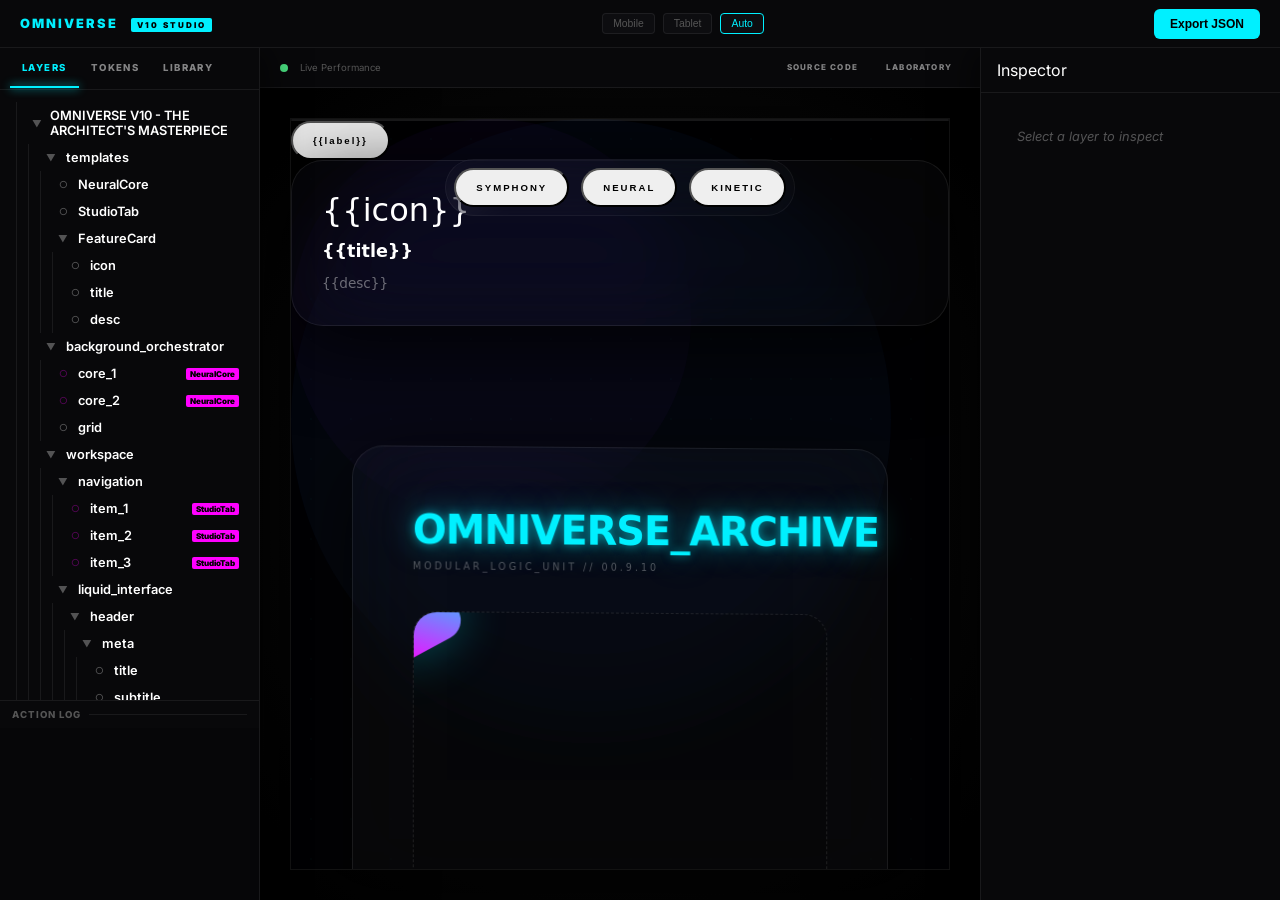
==== commit 6573e8c3: "feat: implement professional tactile UI for Omniverse Studio V10 Co-authored-by: gabqc77s-spec <2288" ====
--- a/editor.html
+++ b/editor.html
@@ -329,6 +329,67 @@
         .btn-group-item:last-child { border-right: none; }
         .btn-group-item.active { background: var(--accent); color: #000; }
 
+        /* Box Model UI */
+        .box-model {
+            position: relative;
+            width: 100%;
+            height: 120px;
+            background: rgba(255,255,255,0.02);
+            border: 1px solid var(--border);
+            border-radius: 8px;
+            margin-top: 10px;
+            display: flex;
+            align-items: center;
+            justify-content: center;
+            font-size: 0.5rem;
+            color: var(--text-dim);
+            padding: 10px;
+        }
+        .box-rect {
+            position: relative;
+            border: 1px dashed var(--border);
+            display: flex;
+            align-items: center;
+            justify-content: center;
+        }
+        .box-margin { width: 100%; height: 100%; padding: 20px; background: rgba(217, 119, 6, 0.05); }
+        .box-padding { width: 100%; height: 100%; padding: 20px; background: rgba(45, 138, 78, 0.05); border: 1px solid rgba(45, 138, 78, 0.2); }
+        .box-inner { width: 40px; height: 20px; background: rgba(0, 240, 255, 0.1); border: 1px solid var(--accent); border-radius: 2px; }
+        .box-label { position: absolute; cursor: pointer; transition: color 0.2s; }
+        .box-label:hover { color: var(--accent); }
+        .box-label.top { top: 4px; left: 50%; transform: translateX(-50%); }
+        .box-label.bottom { bottom: 4px; left: 50%; transform: translateX(-50%); }
+        .box-label.left { left: 4px; top: 50%; transform: translateY(-50%); }
+        .box-label.right { right: 4px; top: 50%; transform: translateY(-50%); }
+
+        /* Floating Toolbar */
+        .float-toolbar {
+            position: absolute;
+            background: #1a1a20;
+            border: 1px solid var(--accent);
+            border-radius: 6px;
+            display: flex;
+            gap: 2px;
+            padding: 4px;
+            box-shadow: 0 10px 30px rgba(0,0,0,0.5);
+            z-index: 2000;
+            pointer-events: auto;
+            transform: translate(-50%, -120%);
+        }
+        .float-btn {
+            background: transparent;
+            border: none;
+            color: #fff;
+            padding: 6px 10px;
+            cursor: pointer;
+            border-radius: 4px;
+            font-size: 0.7rem;
+            display: flex;
+            align-items: center;
+            gap: 6px;
+        }
+        .float-btn:hover { background: rgba(255,255,255,0.05); color: var(--accent); }
+
         /* ─── Tree Nodes ─── */
         .tree-node { margin-left: 12px; position: relative; }
         .tree-node::before {
@@ -432,6 +493,55 @@
             border-radius: 6px;
         }
         .catalog-item:hover { background: rgba(255,255,255,0.05); }
+
+        /* Visual Catalog */
+        .visual-catalog {
+            display: grid;
+            grid-template-columns: repeat(2, 1fr);
+            gap: 12px;
+            padding: 4px;
+        }
+        .catalog-card {
+            background: var(--panel);
+            border: 1px solid var(--border);
+            border-radius: 8px;
+            padding: 12px;
+            cursor: pointer;
+            transition: all 0.2s;
+            display: flex;
+            flex-direction: column;
+            gap: 8px;
+            position: relative;
+            overflow: hidden;
+        }
+        .catalog-card:hover {
+            border-color: var(--accent);
+            transform: translateY(-2px);
+            box-shadow: 0 10px 20px rgba(0,0,0,0.4);
+        }
+        .catalog-card-preview {
+            height: 60px;
+            background: rgba(255,255,255,0.03);
+            border-radius: 4px;
+            display: flex;
+            align-items: center;
+            justify-content: center;
+            font-size: 1.5rem;
+            border: 1px solid rgba(255,255,255,0.05);
+        }
+        .catalog-card-info {
+            display: flex;
+            flex-direction: column;
+        }
+        .catalog-card-name {
+            font-size: 0.65rem;
+            font-weight: 700;
+            color: #fff;
+        }
+        .catalog-card-desc {
+            font-size: 0.55rem;
+            color: var(--text-dim);
+        }
 
         /* Scrollbar */
         ::-webkit-scrollbar { width: 4px; }
@@ -548,46 +658,72 @@
 
         const PRESETS = {
             'Glassmorphic Card': {
-                "nombre": "Tarjeta Cristal",
-                "background": "rgba(255, 255, 255, 0.05)",
-                "backdrop-filter": "blur(12px)",
-                "border": "1px solid rgba(255, 255, 255, 0.1)",
-                "border-radius": "24px",
-                "padding": "2rem",
-                "display": "flex",
-                "flex-direction": "column",
-                "gap": "1rem",
-                "box-shadow": "0 20px 50px rgba(0,0,0,0.3)",
-                "titulo": { "texto": "Nuevo Módulo", "font-size": "1.5rem", "font-weight": "700" },
-                "contenido": { "texto": "Este es un componente generado dinámicamente con estilos de cristal.", "opacity": "0.6", "font-size": "0.9rem" }
+                "icon": "💎",
+                "desc": "Translucent frosted glass panel",
+                "data": {
+                    "nombre": "Tarjeta Cristal",
+                    "background": "rgba(255, 255, 255, 0.05)",
+                    "backdrop-filter": "blur(12px)",
+                    "border": "1px solid rgba(255, 255, 255, 0.1)",
+                    "border-radius": "24px",
+                    "padding": "2rem",
+                    "display": "flex",
+                    "flex-direction": "column",
+                    "gap": "1rem",
+                    "box-shadow": "0 20px 50px rgba(0,0,0,0.3)",
+                    "titulo": { "texto": "Nuevo Módulo", "font-size": "1.5rem", "font-weight": "700" },
+                    "contenido": { "texto": "Este es un componente generado dinámicamente con estilos de cristal.", "opacity": "0.6", "font-size": "0.9rem" }
+                }
             },
             'Neural Hero': {
-                "nombre": "Sección Hero",
-                "width": "100%", "height": "80vh",
-                "display": "flex", "flex-direction": "column", "align-items": "center", "justify-content": "center",
-                "background": "radial-gradient(circle at math(mx * 100)% math(my * 100)%, rgba(0, 240, 255, 0.15), transparent 50%)",
-                "titulo": {
-                    "texto": "TRANSCRIPCIÓN INFINITA",
-                    "font-size": "5rem", "font-weight": "900", "letter-spacing": "-2px",
-                    "transform": "translateY(math(sin(time) * 10)px)"
+                "icon": "🧠",
+                "desc": "Dynamic radial background with math",
+                "data": {
+                    "nombre": "Sección Hero",
+                    "width": "100%", "height": "80vh",
+                    "display": "flex", "flex-direction": "column", "align-items": "center", "justify-content": "center",
+                    "background": "radial-gradient(circle at math(mx * 100)% math(my * 100)%, rgba(0, 240, 255, 0.15), transparent 50%)",
+                    "titulo": {
+                        "texto": "TRANSCRIPCIÓN INFINITA",
+                        "font-size": "5rem", "font-weight": "900", "letter-spacing": "-2px",
+                        "transform": "translateY(math(sin(time) * 10)px)"
+                    }
                 }
             },
             'Physics Sandbox': {
-                "nombre": "Sandbox Físico",
-                "width": "100%", "height": "400px", "position": "relative", "overflow": "hidden", "background": "#050505",
-                "bola": {
-                    "width": "60px", "height": "60px", "border-radius": "50%", "background": "cyan", "position": "absolute",
-                    "left": "math(50 + sin(time * 2) * 40)%",
-                    "top": "math(50 + cos(time * 3) * 30)%",
-                    "box-shadow": "0 0 30px cyan"
+                "icon": "⚽",
+                "desc": "Math-driven animation container",
+                "data": {
+                    "nombre": "Sandbox Físico",
+                    "width": "100%", "height": "400px", "position": "relative", "overflow": "hidden", "background": "#050505",
+                    "bola": {
+                        "width": "60px", "height": "60px", "border-radius": "50%", "background": "cyan", "position": "absolute",
+                        "left": "math(50 + sin(time * 2) * 40)%",
+                        "top": "math(50 + cos(time * 3) * 30)%",
+                        "box-shadow": "0 0 30px cyan"
+                    }
                 }
             },
             'Neon Button': {
-                "nombre": "Botón Neón",
-                "padding": "12px 30px", "border-radius": "100px", "background": "transparent",
-                "border": "2px solid #00f0ff", "color": "#00f0ff", "font-weight": "700", "cursor": "pointer",
-                "transition": "all 0.3s",
-                "hover": { "background": "#00f0ff", "color": "#000", "box-shadow": "0 0 20px #00f0ff" }
+                "icon": "⚡",
+                "desc": "Cyan glow with interactive hover",
+                "data": {
+                    "nombre": "Botón Neón",
+                    "padding": "12px 30px", "border-radius": "100px", "background": "transparent",
+                    "border": "2px solid #00f0ff", "color": "#00f0ff", "font-weight": "700", "cursor": "pointer",
+                    "transition": "all 0.3s",
+                    "hover": { "background": "#00f0ff", "color": "#000", "box-shadow": "0 0 20px #00f0ff" }
+                }
+            },
+            'Flex Layout': {
+                "icon": "🍱",
+                "desc": "Responsive flexbox container",
+                "data": {
+                    "nombre": "Flex Container",
+                    "display": "flex", "gap": "1rem", "padding": "1rem",
+                    "child_1": { "width": "50px", "height": "50px", "background": "var(--accent)" },
+                    "child_2": { "width": "50px", "height": "50px", "background": "var(--purple)" }
+                }
             }
         };
 
@@ -601,6 +737,14 @@
             'Tipografía': ['font-family', 'font-size', 'font-weight', 'line-height', 'color', 'text-align', 'letter-spacing', 'text-transform', 'text-decoration'],
             'Efectos': ['background', 'background-image', 'background-size', 'background-position', 'background-repeat', 'border', 'border-radius', 'box-shadow', 'opacity', 'transition', 'transform', 'filter', 'backdrop-filter', 'overflow', 'cursor', 'clip-path']
         };
+
+        const FONT_FAMILIES = [
+            "'Inter', sans-serif",
+            "'JetBrains Mono', monospace",
+            "'Playfair Display', serif",
+            "system-ui, -apple-system, sans-serif",
+            "'Bebas Neue', cursive"
+        ];
 
         async function init() {
             if (!contentData) {
@@ -633,9 +777,55 @@
             }
             const iframe = document.getElementById('preview');
             iframe.contentWindow.postMessage({ type: 'update-content', content: contentData }, '*');
+            updateFloatingToolbar();
+        }
+
+        function updateFloatingToolbar() {
+            const existing = document.getElementById('floating-toolbar');
+            if (existing) existing.remove();
+
+            if (!selectedPath) return;
+
+            // We need to get the position of the selected element from the iframe
+            const iframe = document.getElementById('preview');
+            iframe.contentWindow.postMessage({ type: 'get-rect', path: selectedPath }, '*');
         }
 
         window.addEventListener('message', (e) => {
+            if (e.data.type === 'rect-result') {
+                const { rect, path } = e.data;
+                const iframeRect = document.getElementById('preview').getBoundingClientRect();
+                const container = document.querySelector('.preview-iframe-wrap');
+
+                let toolbar = document.getElementById('floating-toolbar');
+                if (!toolbar) {
+                    toolbar = document.createElement('div');
+                    toolbar.id = 'floating-toolbar';
+                    toolbar.className = 'float-toolbar';
+                    document.body.appendChild(toolbar);
+                }
+
+                toolbar.style.left = (iframeRect.left + rect.left + rect.width / 2) + 'px';
+                toolbar.style.top = (iframeRect.top + rect.top) + 'px';
+
+                const obj = getObjPath(contentData, path);
+
+                toolbar.innerHTML = `
+                    <button class="float-btn" id="float-dup">⧉ <span>Duplicate</span></button>
+                    <button class="float-btn" id="float-txt">✎ <span>Text</span></button>
+                    <button class="float-btn" id="float-del" style="color:#ff4a4a">✕ <span>Delete</span></button>
+                `;
+
+                toolbar.querySelector('#float-dup').onclick = () => duplicateNode(path);
+                toolbar.querySelector('#float-del').onclick = () => deleteNode(path);
+                toolbar.querySelector('#float-txt').onclick = () => {
+                    const newTxt = prompt('Edit text:', obj.texto || '');
+                    if (newTxt !== null) {
+                        obj.texto = newTxt;
+                        refreshAll();
+                    }
+                };
+            }
             if (e.data.type === 'sync-data') {
                 document.getElementById('data-inspector').textContent = JSON.stringify(e.data.data.state.variables, null, 2);
                 document.getElementById('env-time').textContent = e.data.data.state.time?.toFixed(1) + 's' || '0s';
@@ -784,7 +974,13 @@
                 groupDiv.innerHTML = `<div class="prop-group-title">${groupName}</div>`;
                 let hasProps = false;
 
+                if (groupName === 'Dimensiones') {
+                    hasProps = true;
+                    groupDiv.appendChild(createBoxModelUI(target, obj));
+                }
+
                 NATIVE_GROUPS[groupName].forEach(key => {
+                    if (['padding', 'margin'].includes(key)) { usedKeys.add(key); return; }
                     usedKeys.add(key);
                     const val = target[key] !== undefined ? target[key] : (currentEditingState === 'base' ? obj[key] : '');
                     if (val !== undefined || groupName === 'Identidad') {
@@ -868,6 +1064,46 @@
             container.appendChild(seedDiv);
         }
 
+        function createBoxModelUI(target, obj) {
+            const container = document.createElement('div');
+            container.className = 'box-model';
+
+            const getVal = (prop) => target[prop] || obj[prop] || '0';
+
+            container.innerHTML = `
+                <div class="box-rect box-margin">
+                    <span style="position:absolute; top:2px; left:4px; opacity:0.3; scale:0.8">MARGIN</span>
+                    <div class="box-label top" data-prop="margin-top">${getVal('margin-top')}</div>
+                    <div class="box-label bottom" data-prop="margin-bottom">${getVal('margin-bottom')}</div>
+                    <div class="box-label left" data-prop="margin-left">${getVal('margin-left')}</div>
+                    <div class="box-label right" data-prop="margin-right">${getVal('margin-right')}</div>
+
+                    <div class="box-rect box-padding">
+                        <span style="position:absolute; top:2px; left:4px; opacity:0.3; scale:0.8">PADDING</span>
+                        <div class="box-label top" data-prop="padding-top">${getVal('padding-top')}</div>
+                        <div class="box-label bottom" data-prop="padding-bottom">${getVal('padding-bottom')}</div>
+                        <div class="box-label left" data-prop="padding-left">${getVal('padding-left')}</div>
+                        <div class="box-label right" data-prop="padding-right">${getVal('padding-right')}</div>
+                        <div class="box-inner"></div>
+                    </div>
+                </div>
+            `;
+
+            container.querySelectorAll('.box-label').forEach(label => {
+                label.onclick = () => {
+                    const prop = label.dataset.prop;
+                    const newVal = prompt(`Set ${prop}:`, label.textContent);
+                    if (newVal !== null) {
+                        target[prop] = newVal;
+                        label.textContent = newVal;
+                        sendToPreview();
+                    }
+                };
+            });
+
+            return container;
+        }
+
         function createPropRow(key, val, target, obj) {
             const row = document.createElement('div');
             row.className = 'prop-row';
@@ -893,12 +1129,39 @@
                 'justify-content': ['start', 'center', 'end', 'between', 'around'],
                 'align-items': ['start', 'center', 'end', 'stretch'],
                 'position': ['relative', 'absolute', 'fixed', 'sticky'],
-                'overflow': ['visible', 'hidden', 'auto']
+            'overflow': ['visible', 'hidden', 'auto'],
+            'text-align': ['left', 'center', 'right', 'justify']
             };
 
             const keywordMap = {
                 'start': 'flex-start', 'end': 'flex-end', 'between': 'space-between', 'around': 'space-around'
             };
+
+        const KEYWORD_ICONS = {
+            'justify-content': {
+                'start': `<svg width="12" height="12" viewBox="0 0 24 24" fill="none" stroke="currentColor" stroke-width="2" stroke-linecap="round" stroke-linejoin="round"><path d="M2 2v20M6 12h16M18 7l4 5-4 5"/></svg>`,
+                'center': `<svg width="12" height="12" viewBox="0 0 24 24" fill="none" stroke="currentColor" stroke-width="2" stroke-linecap="round" stroke-linejoin="round"><path d="M12 2v20M4 12h16M7 17l-3-5 3-5M17 7l3 5-3 5"/></svg>`,
+                'end': `<svg width="12" height="12" viewBox="0 0 24 24" fill="none" stroke="currentColor" stroke-width="2" stroke-linecap="round" stroke-linejoin="round"><path d="M22 2v20M18 12H2M6 17l-4-5 4-5"/></svg>`,
+                'between': `<svg width="12" height="12" viewBox="0 0 24 24" fill="none" stroke="currentColor" stroke-width="2" stroke-linecap="round" stroke-linejoin="round"><path d="M2 2v20M22 2v20M10 12h4M6 12h1M17 12h1"/></svg>`,
+                'around': `<svg width="12" height="12" viewBox="0 0 24 24" fill="none" stroke="currentColor" stroke-width="2" stroke-linecap="round" stroke-linejoin="round"><path d="M2 2v20M22 2v20M7 12h2M15 12h2"/></svg>`
+            },
+            'align-items': {
+                'start': `<svg width="12" height="12" viewBox="0 0 24 24" fill="none" stroke="currentColor" stroke-width="2" stroke-linecap="round" stroke-linejoin="round"><path d="M2 2h20M12 6v16M7 18l5 4 5-4"/></svg>`,
+                'center': `<svg width="12" height="12" viewBox="0 0 24 24" fill="none" stroke="currentColor" stroke-width="2" stroke-linecap="round" stroke-linejoin="round"><path d="M2 12h20M12 4v16M7 7l5-3 5 3M17 17l-5 3-5-3"/></svg>`,
+                'end': `<svg width="12" height="12" viewBox="0 0 24 24" fill="none" stroke="currentColor" stroke-width="2" stroke-linecap="round" stroke-linejoin="round"><path d="M2 22h20M12 18V2M17 6l-5-4-5 4"/></svg>`,
+                'stretch': `<svg width="12" height="12" viewBox="0 0 24 24" fill="none" stroke="currentColor" stroke-width="2" stroke-linecap="round" stroke-linejoin="round"><path d="M2 2h20M2 22h20M12 2v20"/></svg>`
+            },
+            'flex-direction': {
+                'row': `<svg width="12" height="12" viewBox="0 0 24 24" fill="none" stroke="currentColor" stroke-width="2" stroke-linecap="round" stroke-linejoin="round"><path d="M5 12h14M15 7l5 5-5 5"/></svg>`,
+                'column': `<svg width="12" height="12" viewBox="0 0 24 24" fill="none" stroke="currentColor" stroke-width="2" stroke-linecap="round" stroke-linejoin="round"><path d="M12 5v14M7 14l5 5 5-5"/></svg>`
+            },
+            'text-align': {
+                'left': `<svg width="12" height="12" viewBox="0 0 24 24" fill="none" stroke="currentColor" stroke-width="2" stroke-linecap="round" stroke-linejoin="round"><path d="M4 6h16M4 12h10M4 18h16"/></svg>`,
+                'center': `<svg width="12" height="12" viewBox="0 0 24 24" fill="none" stroke="currentColor" stroke-width="2" stroke-linecap="round" stroke-linejoin="round"><path d="M4 6h16M7 12h10M4 18h16"/></svg>`,
+                'right': `<svg width="12" height="12" viewBox="0 0 24 24" fill="none" stroke="currentColor" stroke-width="2" stroke-linecap="round" stroke-linejoin="round"><path d="M4 6h16M10 12h10M4 18h16"/></svg>`,
+                'justify': `<svg width="12" height="12" viewBox="0 0 24 24" fill="none" stroke="currentColor" stroke-width="2" stroke-linecap="round" stroke-linejoin="round"><path d="M4 6h16M4 12h16M4 18h16"/></svg>`
+            }
+        };
 
             if (keywordProps[key]) {
                 const group = document.createElement('div');
@@ -907,7 +1170,14 @@
                     const btn = document.createElement('button');
                     btn.className = 'btn-group-item';
                     if (val === opt || val === keywordMap[opt]) btn.classList.add('active');
+
+                if (KEYWORD_ICONS[key] && KEYWORD_ICONS[key][opt]) {
+                    btn.innerHTML = KEYWORD_ICONS[key][opt];
+                    btn.title = opt;
+                } else {
                     btn.textContent = opt;
+                }
+
                     btn.onclick = () => {
                         target[key] = keywordMap[opt] || opt;
                         Array.from(group.children).forEach(b => b.classList.remove('active'));
@@ -957,8 +1227,66 @@
                 sliderContainer.appendChild(textInput);
                 wrap.appendChild(sliderContainer);
             }
-            // 3. Color Pickers
-            else if (key.includes('color') || key === 'background' || key.includes('shadow')) {
+            // 3. Font Family Picker
+            else if (key === 'font-family') {
+                const select = document.createElement('select');
+                select.className = 'input-base';
+                FONT_FAMILIES.forEach(font => {
+                    const opt = document.createElement('option');
+                    opt.value = font;
+                    opt.textContent = font.split(',')[0].replace(/'/g, '');
+                    if (val === font) opt.selected = true;
+                    select.appendChild(opt);
+                });
+                select.onchange = () => { target[key] = select.value; sendToPreview(); };
+                wrap.appendChild(select);
+            }
+            // 4. Box Shadow Builder
+            else if (key === 'box-shadow') {
+                const builder = document.createElement('div');
+                builder.style.cssText = 'display:grid; grid-template-columns: 1fr 1fr; gap:4px; width:100%';
+
+                // Parse existing: "0px 10px 20px rgba(0,0,0,0.5)"
+                const parts = (val || '0px 0px 0px #000').split(' ');
+                const vals = {
+                    x: parts[0] || '0px',
+                    y: parts[1] || '0px',
+                    blur: parts[2] || '0px',
+                    color: parts.slice(3).join(' ') || '#000000'
+                };
+
+                const createSub = (label, pKey) => {
+                    const inp = document.createElement('input');
+                    inp.className = 'input-base';
+                    inp.style.fontSize = '0.55rem';
+                    inp.style.padding = '2px 6px';
+                    inp.placeholder = label;
+                    inp.value = vals[pKey];
+                    inp.oninput = () => {
+                        vals[pKey] = inp.value;
+                        target[key] = `${vals.x} ${vals.y} ${vals.blur} ${vals.color}`;
+                        sendToPreview();
+                    };
+                    return inp;
+                };
+
+                builder.appendChild(createSub('X', 'x'));
+                builder.appendChild(createSub('Y', 'y'));
+                builder.appendChild(createSub('Blur', 'blur'));
+
+                const cp = document.createElement('input');
+                cp.type = 'color';
+                cp.style.height = '20px';
+                cp.oninput = () => {
+                    vals.color = cp.value;
+                    target[key] = `${vals.x} ${vals.y} ${vals.blur} ${vals.color}`;
+                    sendToPreview();
+                };
+                builder.appendChild(cp);
+                wrap.appendChild(builder);
+            }
+            // 5. Color Pickers
+            else if (key.includes('color') || key === 'background') {
                 const input = document.createElement('input');
                 input.className = 'input-base';
                 input.type = 'text';
@@ -1020,25 +1348,37 @@
             const container = document.getElementById('templates-tree');
             container.innerHTML = '';
 
-            // 1. Static Presets Section
-            const presetGroup = document.createElement('div');
-            presetGroup.className = 'prop-group';
-            presetGroup.innerHTML = `<div class="prop-group-title">Component Presets</div>`;
+            // 1. Visual Catalog Section
+            const catalogTitle = document.createElement('div');
+            catalogTitle.className = 'prop-group-title';
+            catalogTitle.textContent = 'Component Library';
+            container.appendChild(catalogTitle);
+
+            const catalogGrid = document.createElement('div');
+            catalogGrid.className = 'visual-catalog';
+
             for (const name in PRESETS) {
-                const item = document.createElement('div');
-                item.className = 'tree-label';
-                item.style.fontSize = '0.7rem';
-                item.innerHTML = `<span class="tree-icon">✦</span> ${name}`;
-                item.onclick = () => {
-                    if (!selectedPath) return alert('Selecciona un nodo padre en el árbol primero');
+                const preset = PRESETS[name];
+                const card = document.createElement('div');
+                card.className = 'catalog-card';
+                card.innerHTML = `
+                    <div class="catalog-card-preview">${preset.icon || '✦'}</div>
+                    <div class="catalog-card-info">
+                        <div class="catalog-card-name">${name}</div>
+                        <div class="catalog-card-desc">${preset.desc || ''}</div>
+                    </div>
+                `;
+                card.onclick = () => {
+                    if (!selectedPath) return alert('Select a parent node in the Layers tree first');
                     const parent = getObjPath(contentData, selectedPath);
                     const safeName = name.toLowerCase().replace(/\s/g, '_') + '_' + Date.now().toString().slice(-4);
-                    parent[safeName] = JSON.parse(JSON.stringify(PRESETS[name]));
+                    parent[safeName] = JSON.parse(JSON.stringify(preset.data));
+                    parent[safeName].nombre = name;
                     refreshAll();
                 };
-                presetGroup.appendChild(item);
-            }
-            container.appendChild(presetGroup);
+                catalogGrid.appendChild(card);
+            }
+            container.appendChild(catalogGrid);
 
             // 2. Custom Templates Section
             const temps = (contentData && contentData.templates) || {};
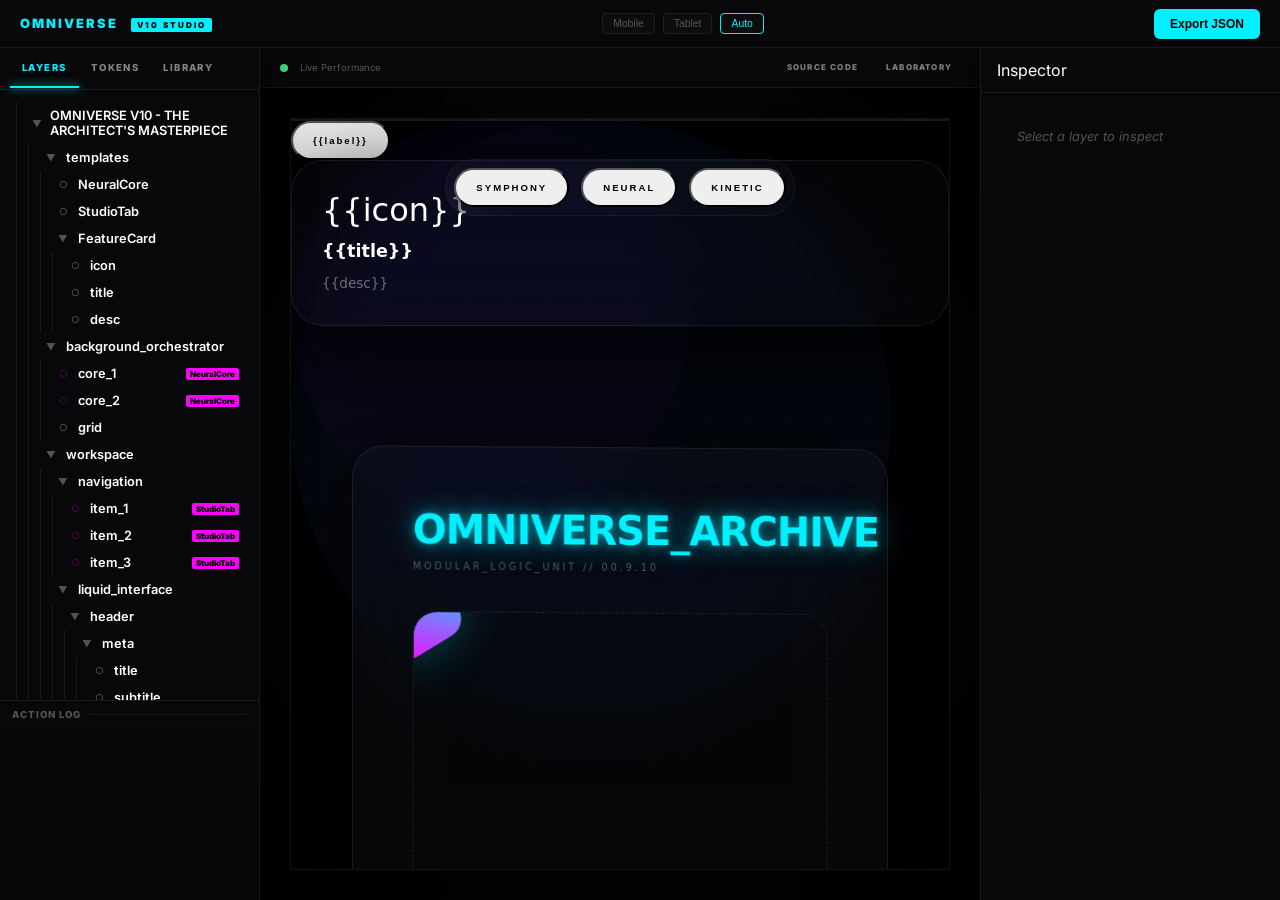
==== commit a013124c: "feat: Omniverse Studio V10 - Canvas-First Tactile Editor - Implemented 'Nexus' Canvas Overlay for di" ====
--- a/editor.html
+++ b/editor.html
@@ -729,6 +729,43 @@
 
         const RESERVED = { nombre: 1, hover: 1, active: 1, responsive: 1, variables: 1, texto: 1, tagName: 1, animations: 1, _seeds: 1, _template: 1, props: 1, onMount: 1, onUpdate: 1, onClick: 1, onMouseEnter: 1, onMouseLeave: 1, _actions: 1, _seed: 1, _fetch: 1 };
 
+        const TACTILE_BEHAVIORS = {
+            'glass': {
+                "background": "rgba(255, 255, 255, 0.05)",
+                "backdrop-filter": "blur(20px)",
+                "border": "1px solid rgba(255, 255, 255, 0.1)",
+                "border-radius": "16px",
+                "box-shadow": "0 10px 30px rgba(0,0,0,0.2)"
+            },
+            'glow': {
+                "color": "#00f0ff",
+                "text-shadow": "0 0 10px rgba(0, 240, 255, 0.8), 0 0 20px rgba(0, 240, 255, 0.4)",
+                "border-color": "#00f0ff",
+                "box-shadow": "0 0 20px rgba(0, 240, 255, 0.3)"
+            },
+            'float': {
+                "transform": "translateY(math(sin(time * 2) * 10)px)"
+            },
+            'pulse': {
+                "transform": "scale(math(1 + sin(time * 4) * 0.05))"
+            },
+            'click': {
+                "onClick": [
+                    { "type": "toggle", "path": "variables.state.active" }
+                ],
+                "cursor": "pointer"
+            },
+            'tilt': {
+                "transition": "transform 0.1s ease-out",
+                "transform": "rotateX(math(my * 20 - 10)deg) rotateY(math(mx * 20 - 10)deg)"
+            },
+            'hover-grow': {
+                "transition": "transform 0.3s ease",
+                "hover": { "transform": "scale(1.05)" }
+            },
+            'rounded': { "border-radius": "1000px" }
+        };
+
         // Professional Native CSS Property Groups
         const NATIVE_GROUPS = {
             'Identidad': ['nombre', 'tagName', 'texto', 'src', 'href'],
@@ -826,6 +863,27 @@
                     }
                 };
             }
+            if (e.data.type === 'canvas-apply-preset') {
+                const { path, action } = e.data;
+                if (action === 'delete') { deleteNode(path); return; }
+                if (action === 'duplicate') { duplicateNode(path); return; }
+
+                const obj = getObjPath(contentData, path);
+                const preset = TACTILE_BEHAVIORS[action];
+                if (obj && preset) {
+                    // Deep merge the preset into the object
+                    for (const key in preset) {
+                        if (key === 'hover' || key === 'active') {
+                            obj[key] = { ...(obj[key] || {}), ...preset[key] };
+                        } else if (Array.isArray(preset[key])) {
+                            obj[key] = [...(obj[key] || []), ...preset[key]];
+                        } else {
+                            obj[key] = preset[key];
+                        }
+                    }
+                    refreshAll();
+                }
+            }
             if (e.data.type === 'sync-data') {
                 document.getElementById('data-inspector').textContent = JSON.stringify(e.data.data.state.variables, null, 2);
                 document.getElementById('env-time').textContent = e.data.data.state.time?.toFixed(1) + 's' || '0s';
@@ -845,12 +903,33 @@
                     audit.innerHTML = e.data.data.actionLog.slice(-50).map(l => `<div>[${new Date(l.time).toLocaleTimeString()}] <span style="color:#fff">${l.type}</span>: ${l.path || l.url || ''} ${l.value || ''}</div>`).reverse().join('');
                 }
             }
-            if (e.data.type === 'select-node') {
+            if (e.data.type === 'select-node' || e.data.type === 'request-text-edit') {
                 selectedPath = e.data.path.replace(/^pagina\./, '').replace(/^pagina$/, '');
                 if (selectedPath === 'pagina') selectedPath = '';
                 renderTree();
                 const obj = getObjPath(contentData, selectedPath);
                 renderProperties(obj, selectedPath);
+
+                if (e.data.type === 'request-text-edit' && obj) {
+                    const newTxt = prompt('Edit text:', obj.texto || '');
+                    if (newTxt !== null) {
+                        obj.texto = newTxt;
+                        refreshAll();
+                    }
+                }
+            }
+            if (e.data.type === 'canvas-update') {
+                const { path, updates } = e.data;
+                const cleanPath = path.replace(/^pagina\./, '').replace(/^pagina$/, '');
+                const obj = getObjPath(contentData, cleanPath);
+                if (obj) {
+                    Object.assign(obj, updates);
+                    renderTree();
+                    renderTokens();
+                    renderTemplates();
+                    updateJsonEditor();
+                    sendToPreview();
+                }
             }
         });
 
@@ -913,6 +992,12 @@
                 selectedPath = path;
                 renderTree();
                 renderProperties(obj, path);
+
+                // Sync to canvas
+                const iframe = document.getElementById('preview');
+                if (iframe && iframe.contentWindow) {
+                    iframe.contentWindow.postMessage({ type: 'set-selected', path: selectedPath }, '*');
+                }
             };
 
             container.appendChild(label);
@@ -1501,7 +1586,12 @@
             const key = parts.pop();
             const parentPath = parts.join('.');
             const parent = getObjPath(contentData, parentPath);
-            const newKey = key + '_copy';
+            let newKey = key + '_copy';
+            let i = 1;
+            while (parent[newKey]) {
+                newKey = key + '_copy_' + i;
+                i++;
+            }
             parent[newKey] = JSON.parse(JSON.stringify(parent[key]));
             renderTree();
             sendToPreview();
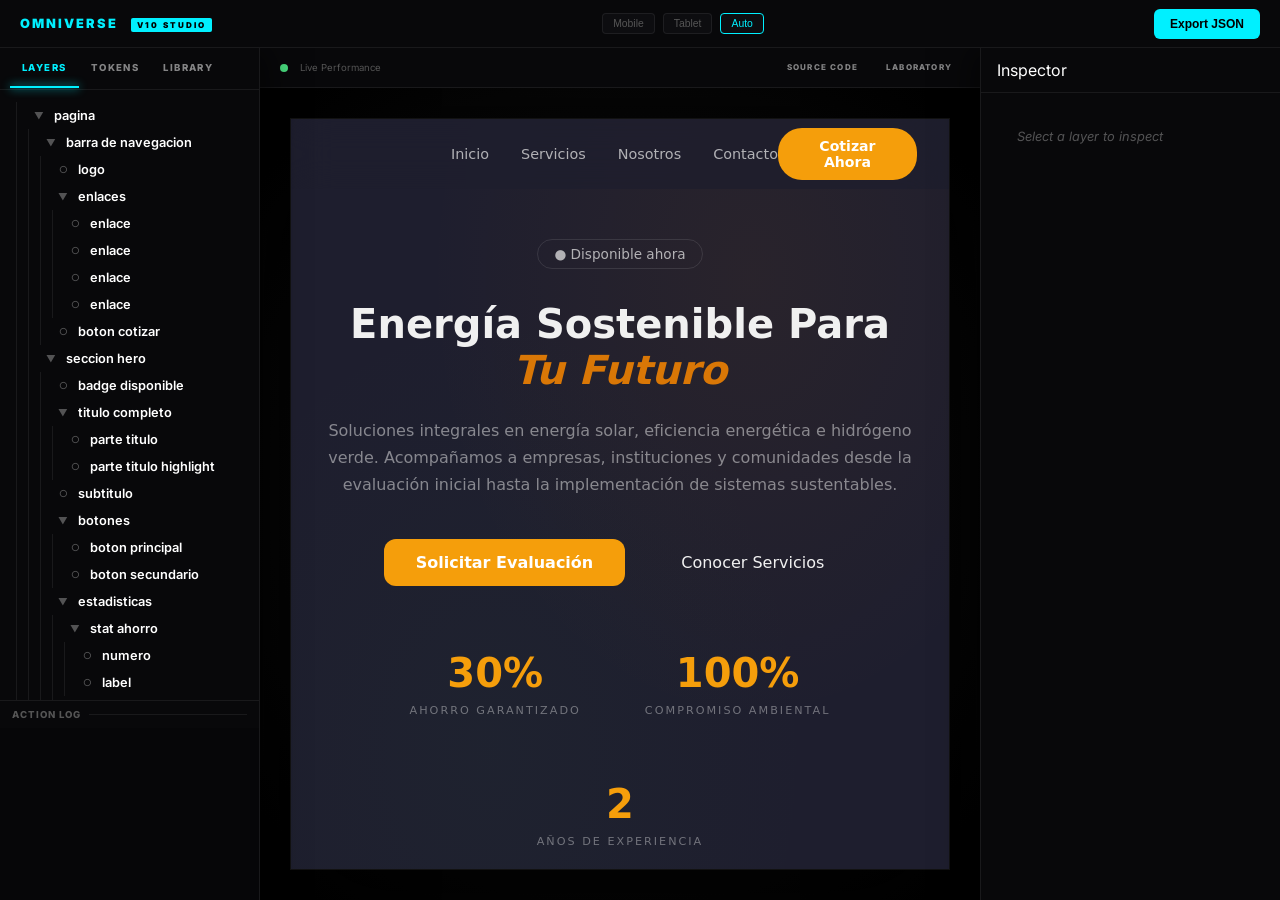
==== commit 023c3ad4: "Implement Omniverse V10 Studio and high-fidelity transcription engine. - Integrated professional 3-c" ====
--- a/editor.html
+++ b/editor.html
@@ -771,8 +771,10 @@
             'Identidad': ['nombre', 'tagName', 'texto', 'src', 'href'],
             'Layout': ['display', 'flex-direction', 'justify-content', 'align-items', 'flex-wrap', 'gap', 'grid-template-columns', 'grid-template-rows', 'align-self', 'justify-self', 'flex-grow', 'flex-shrink', 'position', 'top', 'left', 'right', 'bottom', 'z-index'],
             'Dimensiones': ['width', 'height', 'min-width', 'max-width', 'min-height', 'max-height', 'padding', 'margin', 'box-sizing'],
-            'Tipografía': ['font-family', 'font-size', 'font-weight', 'line-height', 'color', 'text-align', 'letter-spacing', 'text-transform', 'text-decoration'],
-            'Efectos': ['background', 'background-image', 'background-size', 'background-position', 'background-repeat', 'border', 'border-radius', 'box-shadow', 'opacity', 'transition', 'transform', 'filter', 'backdrop-filter', 'overflow', 'cursor', 'clip-path']
+            'Tipografía': ['font-family', 'font-size', 'font-weight', 'line-height', 'color', 'text-align', 'letter-spacing', 'text-transform', 'text-decoration', '-webkit-background-clip', '-webkit-text-fill-color'],
+            'Efectos': ['background', 'background-image', 'background-size', 'background-position', 'background-repeat', 'border', 'border-radius', 'box-shadow', 'opacity', 'transition', 'transform', 'filter', 'backdrop-filter', 'overflow', 'cursor', 'clip-path'],
+            'Animación': ['onMount', 'onUpdate', 'transition', 'animation'],
+            'Interacción': ['onClick', 'onMouseEnter', 'onMouseLeave', 'cursor']
         };
 
         const FONT_FAMILIES = [
@@ -1062,6 +1064,17 @@
                 if (groupName === 'Dimensiones') {
                     hasProps = true;
                     groupDiv.appendChild(createBoxModelUI(target, obj));
+                }
+
+                if (groupName === 'Animación') {
+                    hasProps = true;
+                    groupDiv.appendChild(createAnimationPresets(target, obj));
+                    groupDiv.appendChild(createScrollSyncBuilder(target, obj));
+                }
+
+                if (groupName === 'Interacción') {
+                    hasProps = true;
+                    groupDiv.appendChild(createInteractionBuilder(target, obj));
                 }
 
                 NATIVE_GROUPS[groupName].forEach(key => {
@@ -1147,6 +1160,78 @@
             };
             seedDiv.appendChild(seedSelect);
             container.appendChild(seedDiv);
+        }
+
+        function createAnimationPresets(target, obj) {
+            const container = document.createElement('div');
+            container.style.cssText = 'display:grid; grid-template-columns: repeat(2, 1fr); gap:8px; margin-top:10px';
+
+            const PRESETS = {
+                'Fade In': { opacity: '0', onMount: [{ type: 'set', value: '1', target: 'style.opacity', duration: 1000 }] },
+                'Slide Up': { transform: 'translateY(50px)', opacity: '0', onMount: [{ type: 'set', value: '0', target: 'style.translateY', duration: 800 }, { type: 'set', value: '1', target: 'style.opacity', duration: 800 }] },
+                'Zoom In': { transform: 'scale(0.5)', opacity: '0', onMount: [{ type: 'set', value: '1', target: 'style.scale', duration: 600 }, { type: 'set', value: '1', target: 'style.opacity', duration: 600 }] },
+                'Float': { onUpdate: [{ type: 'math', value: 'sin(time * 2) * 10', target: 'style.translateY' }] }
+            };
+
+            Object.keys(PRESETS).forEach(name => {
+                const btn = document.createElement('button');
+                btn.className = 'btn-primary';
+                btn.style.fontSize = '0.6rem';
+                btn.style.padding = '4px';
+                btn.textContent = name;
+                btn.onclick = () => {
+                    Object.assign(target, PRESETS[name]);
+                    renderProperties(obj, selectedPath);
+                    sendToPreview();
+                };
+                container.appendChild(btn);
+            });
+            return container;
+        }
+
+        function createInteractionBuilder(target, obj) {
+            const container = document.createElement('div');
+            container.style.cssText = 'background:rgba(0,0,255,0.05); padding:10px; border-radius:4px; margin-top:10px; border:1px solid rgba(0,0,255,0.1)';
+            container.innerHTML = `<div style="font-size:0.6rem; margin-bottom:8px; color:var(--accent)">ACTION BUILDER</div>`;
+
+            const addBtn = document.createElement('button');
+            addBtn.className = 'btn-primary';
+            addBtn.textContent = '+ Toggle State';
+            addBtn.onclick = () => {
+                const path = prompt('Path to variable (e.g., variables.menuOpen):', 'variables.active');
+                if (path) {
+                    if (!target.onClick) target.onClick = [];
+                    target.onClick.push({ type: 'toggle', path: path });
+                    renderProperties(obj, selectedPath);
+                    sendToPreview();
+                }
+            };
+            container.appendChild(addBtn);
+            return container;
+        }
+
+        function createScrollSyncBuilder(target, obj) {
+            const container = document.createElement('div');
+            container.style.cssText = 'background:rgba(0,0,0,0.2); padding:10px; border-radius:4px; margin-top:10px';
+            container.innerHTML = `<div style="font-size:0.6rem; margin-bottom:8px; color:var(--accent)">SCROLL TRIGGER</div>`;
+
+            const row = document.createElement('div');
+            row.style.display = 'flex';
+            row.style.gap = '8px';
+
+            const addBtn = document.createElement('button');
+            addBtn.className = 'btn-primary';
+            addBtn.textContent = '+ Parallax';
+            addBtn.onclick = () => {
+                if (!target.onUpdate) target.onUpdate = [];
+                target.onUpdate.push({ type: 'math', value: 'scroll * 0.1', target: 'style.translateY' });
+                renderProperties(obj, selectedPath);
+                sendToPreview();
+            };
+
+            row.appendChild(addBtn);
+            container.appendChild(row);
+            return container;
         }
 
         function createBoxModelUI(target, obj) {
@@ -1370,8 +1455,91 @@
                 builder.appendChild(cp);
                 wrap.appendChild(builder);
             }
-            // 5. Color Pickers
-            else if (key.includes('color') || key === 'background') {
+            // 5. Advanced Background & Gradient Builder
+            else if (key === 'background') {
+                const builder = document.createElement('div');
+                builder.style.cssText = 'display:flex; flex-direction:column; gap:8px; width:100%; padding:8px; background:rgba(255,255,255,0.02); border-radius:4px';
+
+                const typeSelect = document.createElement('select');
+                typeSelect.className = 'input-base';
+                typeSelect.innerHTML = `
+                    <option value="solid">Solid Color</option>
+                    <option value="linear">Linear Gradient</option>
+                    <option value="radial">Radial Gradient</option>
+                    <option value="animated">Animated Flux</option>
+                `;
+
+                const controls = document.createElement('div');
+                controls.style.display = 'flex';
+                controls.style.flexDirection = 'column';
+                controls.style.gap = '4px';
+
+                const updateBg = () => {
+                    const type = typeSelect.value;
+                    if (type === 'solid') {
+                        target[key] = color1.value;
+                    } else if (type === 'linear') {
+                        target[key] = `linear-gradient(${angle.value}deg, ${color1.value}, ${color2.value})`;
+                    } else if (type === 'radial') {
+                        target[key] = `radial-gradient(circle, ${color1.value}, ${color2.value})`;
+                    } else if (type === 'animated') {
+                        target[key] = `linear-gradient(math(time * 50 + ${angle.value})deg, ${color1.value}, ${color2.value})`;
+                    }
+                    input.value = target[key];
+                    sendToPreview();
+                };
+
+                const color1 = document.createElement('input'); color1.type = 'color'; color1.oninput = updateBg;
+                const color2 = document.createElement('input'); color2.type = 'color'; color2.oninput = updateBg;
+                const angle = document.createElement('input'); angle.type = 'range'; angle.min = 0; angle.max = 360; angle.oninput = updateBg;
+
+                typeSelect.onchange = () => {
+                    controls.innerHTML = '';
+                    if (typeSelect.value === 'solid') {
+                        controls.appendChild(color1);
+                    } else {
+                        controls.appendChild(color1);
+                        controls.appendChild(color2);
+                        if (typeSelect.value !== 'radial') controls.appendChild(angle);
+                    }
+                    updateBg();
+                };
+
+                const input = document.createElement('input');
+                input.className = 'input-base';
+                input.value = val || '';
+                input.oninput = () => { target[key] = input.value; sendToPreview(); };
+
+                builder.appendChild(typeSelect);
+                builder.appendChild(controls);
+                builder.appendChild(input);
+                wrap.appendChild(builder);
+
+                // Init based on value
+                if (val && val.includes('gradient')) {
+                    if (val.includes('radial')) typeSelect.value = 'radial';
+                    else if (val.includes('math')) typeSelect.value = 'animated';
+                    else typeSelect.value = 'linear';
+                }
+                typeSelect.onchange();
+            }
+            // 5b. Color Pickers (Solid) / Text Gradient Helper
+            else if (key.includes('color')) {
+                if (key === 'color') {
+                    const helper = document.createElement('button');
+                    helper.className = 'btn-primary';
+                    helper.style.cssText = 'font-size:0.5rem; padding:2px 6px; margin-bottom:4px';
+                    helper.textContent = '✨ Gradient Text';
+                    helper.onclick = () => {
+                        target['background'] = 'linear-gradient(90deg, #ff00ff, #00ffff)';
+                        target['-webkit-background-clip'] = 'text';
+                        target['-webkit-text-fill-color'] = 'transparent';
+                        renderProperties(obj, selectedPath);
+                        sendToPreview();
+                    };
+                    wrap.appendChild(helper);
+                }
+
                 const input = document.createElement('input');
                 input.className = 'input-base';
                 input.type = 'text';
